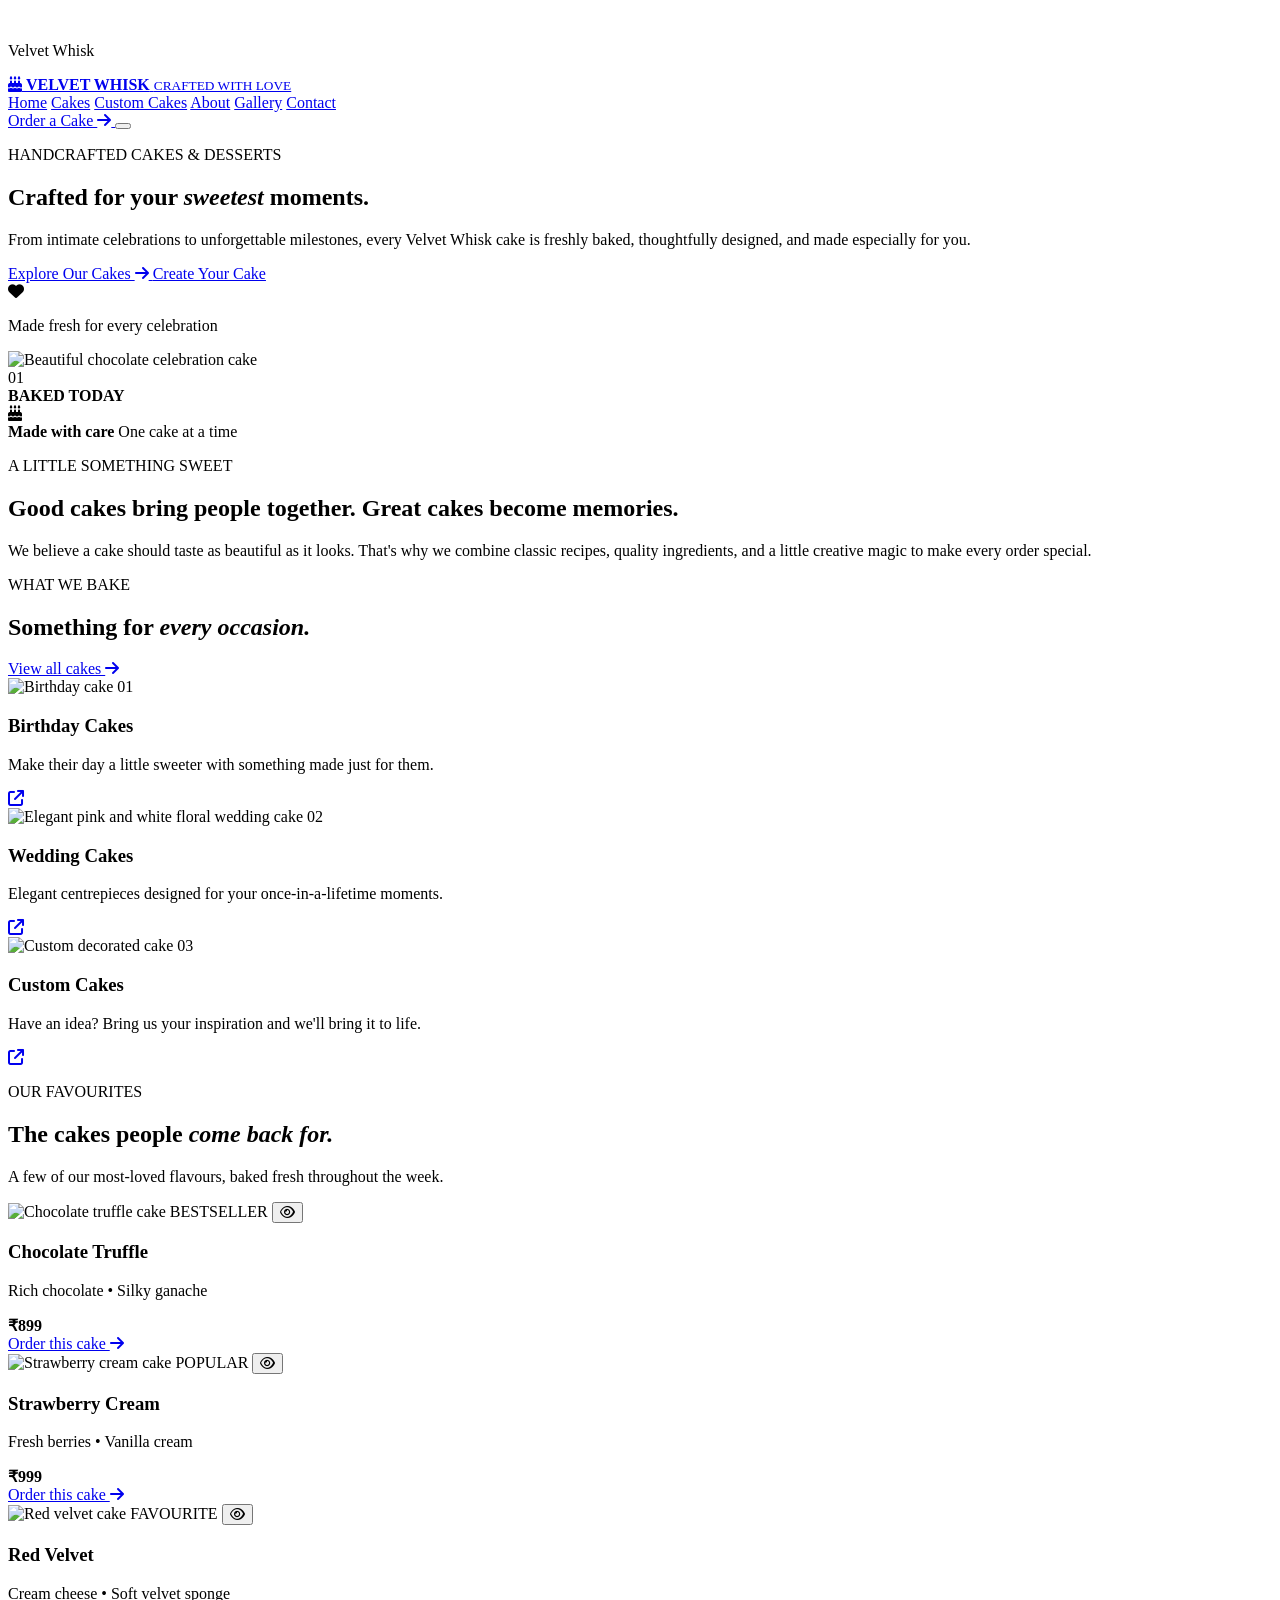
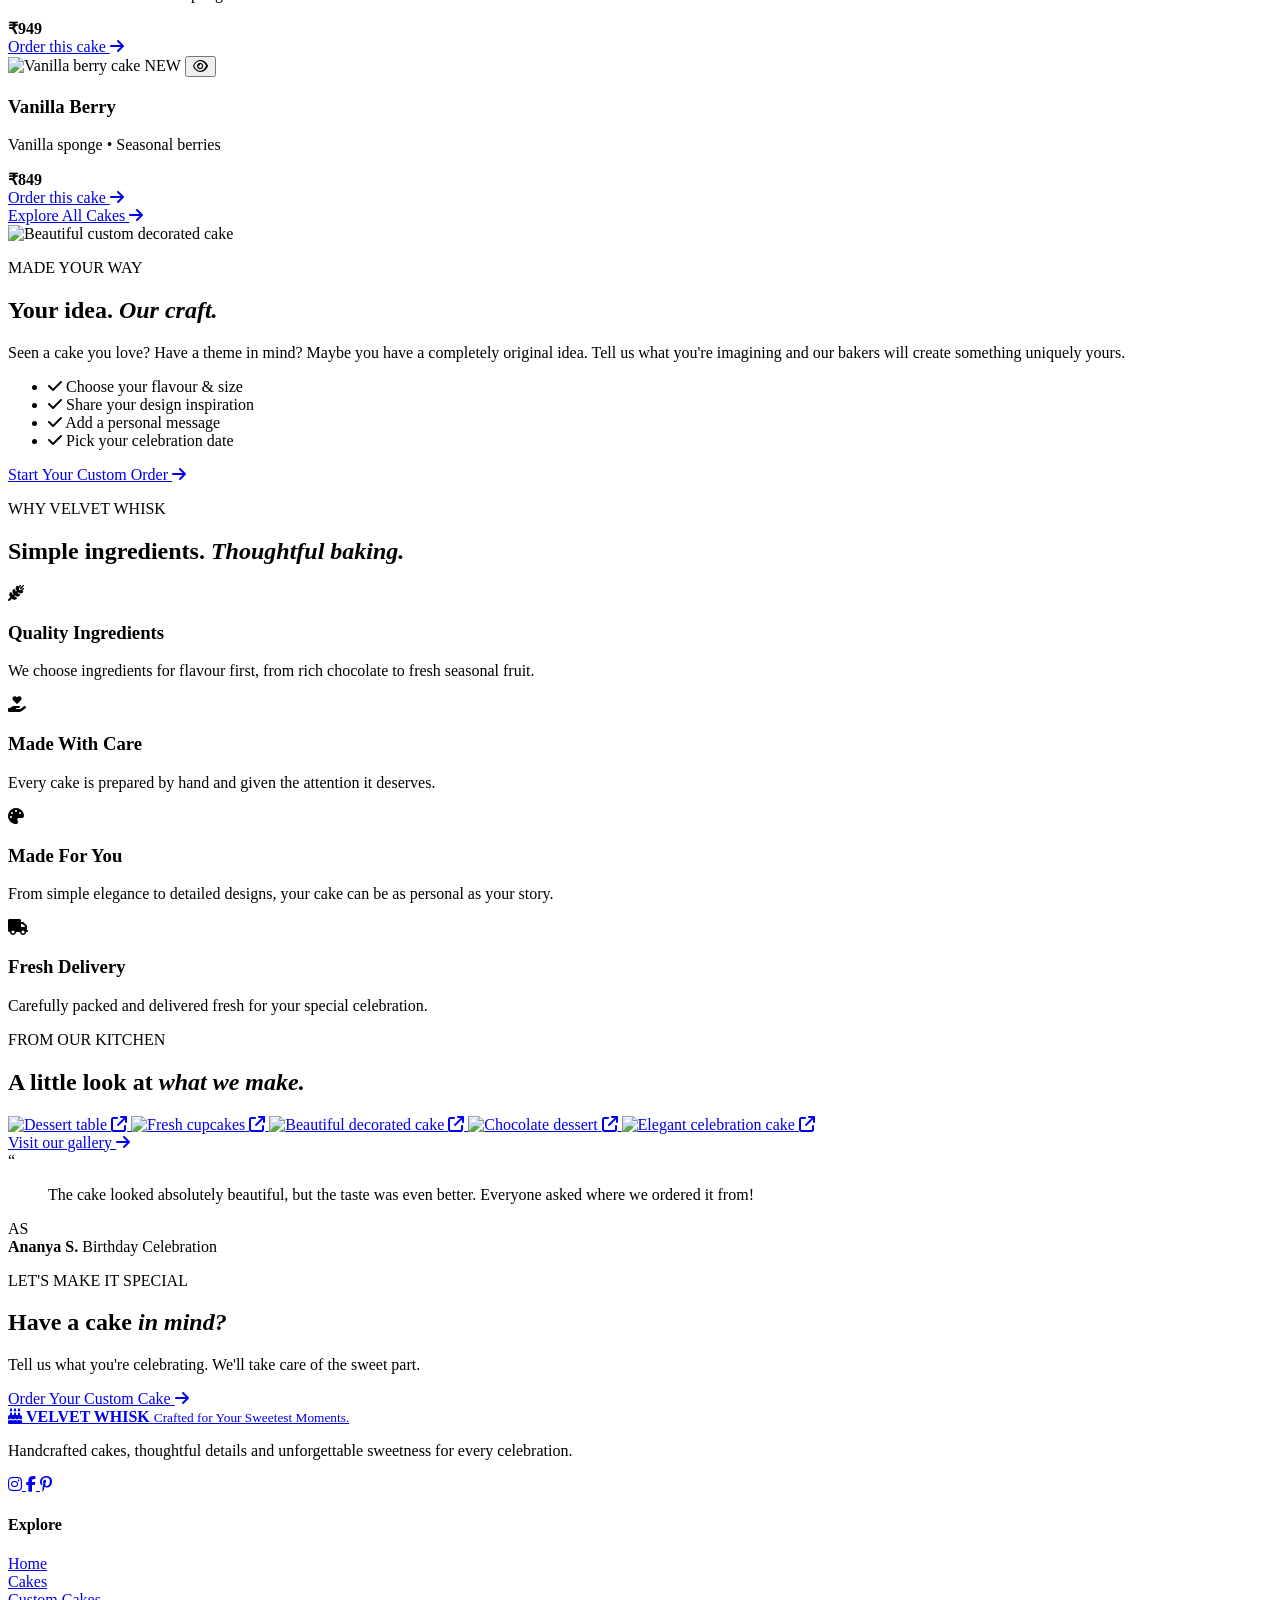
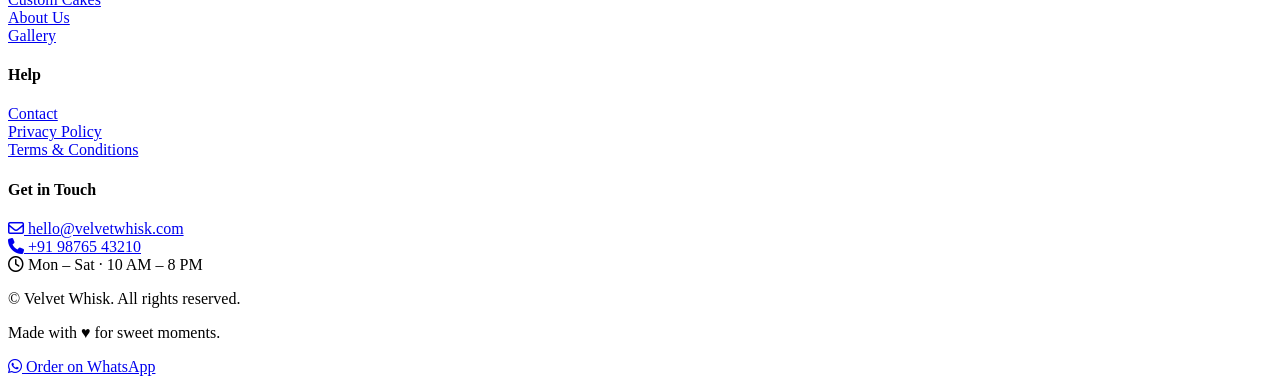
==== index.html @ 819c4b29 "Add files via upload" ====
<!DOCTYPE html>
<html lang="en">

<head>
  <meta charset="UTF-8">
  <meta name="viewport" content="width=device-width, initial-scale=1.0">

  <title>Velvet Whisk | Crafted for Your Sweetest Moments</title>

  <meta name="description"
    content="Velvet Whisk creates handcrafted cakes, custom celebration cakes, cupcakes and desserts made for your sweetest moments.">

  <!-- Google Fonts -->
  <link rel="preconnect" href="https://fonts.googleapis.com">
  <link rel="preconnect" href="https://fonts.gstatic.com" crossorigin>

  <link
    href="https://fonts.googleapis.com/css2?family=DM+Sans:wght@400;500;600;700&family=Playfair+Display:wght@500;600;700&display=swap"
    rel="stylesheet">

  <!-- Icons -->
  <link rel="stylesheet" href="https://cdnjs.cloudflare.com/ajax/libs/font-awesome/6.5.2/css/all.min.css">

  <!-- Main CSS -->
  <link rel="stylesheet" href="css/style.css">
</head>

<body>

  <!-- =========================================
         PAGE LOADER
    ========================================== -->

  <div class="page-loader">
    <div class="loader-whisk">
      <i class="fa-solid fa-whisk"></i>
    </div>
    <p>Velvet Whisk</p>
  </div>


  <!-- =========================================
         NAVIGATION
    ========================================== -->

  <header class="site-header" id="header">

    <nav class="navbar">

      <a href="index.html" class="brand">

        <span class="brand-icon">
          <i class="fa-solid fa-cake-candles"></i>
        </span>

        <span class="brand-text">
          <strong>VELVET WHISK</strong>
          <small>CRAFTED WITH LOVE</small>
        </span>

      </a>


      <div class="nav-links" id="navLinks">

        <a href="index.html" class="active">Home</a>

        <a href="cakes.html">Cakes</a>

        <a href="custom-cakes.html">Custom Cakes</a>

        <a href="about.html">About</a>

        <a href="gallery.html">Gallery</a>

        <a href="contact.html">Contact</a>

      </div>


      <a href="custom-cakes.html" class="nav-order-btn">
        Order a Cake
        <i class="fa-solid fa-arrow-right"></i>
      </a>


      <button class="menu-toggle" id="menuToggle" aria-label="Open navigation menu" aria-expanded="false">
        <span></span>
        <span></span>
        <span></span>
      </button>

    </nav>

  </header>



  <main>

    <!-- =========================================
             HERO SECTION
        ========================================== -->

    <section class="hero" id="home">

      <div class="hero-content reveal">

        <p class="eyebrow">
          <span></span>
          HANDCRAFTED CAKES & DESSERTS
        </p>

        <h1>
          Crafted for your
          <em>sweetest</em>
          moments.
        </h1>

        <p class="hero-description">
          From intimate celebrations to unforgettable milestones,
          every Velvet Whisk cake is freshly baked, thoughtfully
          designed, and made especially for you.
        </p>

        <div class="hero-buttons">

          <a href="cakes.html" class="btn btn-primary">
            Explore Our Cakes
            <i class="fa-solid fa-arrow-right"></i>
          </a>

          <a href="custom-cakes.html" class="btn btn-outline">
            Create Your Cake
          </a>

        </div>

        <div class="hero-note">

          <div class="note-icon">
            <i class="fa-solid fa-heart"></i>
          </div>

          <p>
            Made fresh for every celebration
          </p>

        </div>

      </div>


      <div class="hero-visual reveal">

        <div class="hero-image-wrapper">

          <img src="https://images.unsplash.com/photo-1578985545062-69928b1d9587?auto=format&fit=crop&w=1000&q=85"
            alt="Beautiful chocolate celebration cake">

          <div class="image-label">
            <span>01</span>
            <div></div>
            <strong>BAKED TODAY</strong>
          </div>

        </div>


        <div class="floating-card">

          <div class="mini-cake">
            <i class="fa-solid fa-cake-candles"></i>
          </div>

          <div>
            <strong>Made with care</strong>
            <span>One cake at a time</span>
          </div>

        </div>


        <div class="hero-decoration decoration-one"></div>
        <div class="hero-decoration decoration-two"></div>

      </div>

    </section>



    <!-- =========================================
             INTRO / BRAND STATEMENT
        ========================================== -->

    <section class="brand-intro">

      <div class="intro-line"></div>

      <p class="section-eyebrow">
        A LITTLE SOMETHING SWEET
      </p>

      <h2>
        Good cakes bring people together.
        <span>Great cakes become memories.</span>
      </h2>

      <p class="intro-text">
        We believe a cake should taste as beautiful as it looks.
        That's why we combine classic recipes, quality ingredients,
        and a little creative magic to make every order special.
      </p>

    </section>



    <!-- =========================================
             SPECIALTIES
        ========================================== -->

    <section class="specialties section-padding">

      <div class="section-heading reveal">

        <div>
          <p class="section-eyebrow">WHAT WE BAKE</p>

          <h2>
            Something for
            <em>every occasion.</em>
          </h2>
        </div>

        <a href="cakes.html" class="text-link">
          View all cakes
          <i class="fa-solid fa-arrow-right"></i>
        </a>

      </div>


      <div class="specialty-grid">

        <!-- Card 01 -->

        <article class="specialty-card reveal">

          <div class="specialty-image">

            <img src="https://images.unsplash.com/photo-1606983340126-99ab4feaa64a?auto=format&fit=crop&w=800&q=85"
              alt="Birthday cake" loading="lazy">

            <span class="card-number">01</span>

          </div>

          <div class="specialty-content">

            <div>
              <h3>Birthday Cakes</h3>

              <p>
                Make their day a little sweeter with
                something made just for them.
              </p>
            </div>

            <a href="cakes.html" aria-label="Explore birthday cakes">
              <i class="fa-solid fa-arrow-up-right-from-square"></i>
            </a>

          </div>

        </article>


        <!-- Card 02 -->

        <article class="specialty-card reveal">

          <div class="specialty-image">

            <img src="https://images.unsplash.com/photo-1535254973040-607b474cb50d?auto=format&fit=crop&w=800&q=85"
              alt="Elegant pink and white floral wedding cake" loading="lazy">

            <span class="card-number">02</span>

          </div>

          <div class="specialty-content">

            <div>
              <h3>Wedding Cakes</h3>

              <p>
                Elegant centrepieces designed for
                your once-in-a-lifetime moments.
              </p>
            </div>

            <a href="cakes.html" aria-label="Explore wedding cakes">
              <i class="fa-solid fa-arrow-up-right-from-square"></i>
            </a>

          </div>

        </article>


        <!-- Card 03 -->

        <article class="specialty-card reveal">

          <div class="specialty-image">

            <img src="https://images.unsplash.com/photo-1558301211-0d8c8ddee6ec?auto=format&fit=crop&w=800&q=85"
              alt="Custom decorated cake" loading="lazy">

            <span class="card-number">03</span>

          </div>

          <div class="specialty-content">

            <div>
              <h3>Custom Cakes</h3>

              <p>
                Have an idea? Bring us your inspiration
                and we'll bring it to life.
              </p>
            </div>

            <a href="custom-cakes.html" aria-label="Create a custom cake">
              <i class="fa-solid fa-arrow-up-right-from-square"></i>
            </a>

          </div>

        </article>

      </div>

    </section>



    <!-- =========================================
             BEST SELLERS
        ========================================== -->

    <section class="best-sellers section-padding">

      <div class="section-heading centered reveal">

        <p class="section-eyebrow">OUR FAVOURITES</p>

        <h2>
          The cakes people
          <em>come back for.</em>
        </h2>

        <p>
          A few of our most-loved flavours, baked fresh
          throughout the week.
        </p>

      </div>


      <div class="product-grid">

        <!-- Product 01 -->

        <article class="product-card reveal">

          <div class="product-image">

            <img src="https://images.unsplash.com/photo-1578985545062-69928b1d9587?auto=format&fit=crop&w=800&q=85"
              alt="Chocolate truffle cake" loading="lazy">

            <span class="product-tag">
              BESTSELLER
            </span>

            <button class="quick-view" aria-label="Quick view Chocolate Truffle">
              <i class="fa-regular fa-eye"></i>
            </button>

          </div>

          <div class="product-info">

            <div class="product-top">

              <div>
                <h3>Chocolate Truffle</h3>

                <p>Rich chocolate • Silky ganache</p>
              </div>

              <strong>₹899</strong>

            </div>

            <a href="custom-cakes.html" class="product-order">
              Order this cake
              <i class="fa-solid fa-arrow-right"></i>
            </a>

          </div>

        </article>


        <!-- Product 02 -->

        <article class="product-card reveal">

          <div class="product-image">

            <img src="https://images.unsplash.com/photo-1535141192574-5d4897c12636?auto=format&fit=crop&w=800&q=85"
              alt="Strawberry cream cake" loading="lazy">

            <span class="product-tag">
              POPULAR
            </span>

            <button class="quick-view" aria-label="Quick view Strawberry Cream">
              <i class="fa-regular fa-eye"></i>
            </button>

          </div>

          <div class="product-info">

            <div class="product-top">

              <div>
                <h3>Strawberry Cream</h3>

                <p>Fresh berries • Vanilla cream</p>
              </div>

              <strong>₹999</strong>

            </div>

            <a href="custom-cakes.html" class="product-order">
              Order this cake
              <i class="fa-solid fa-arrow-right"></i>
            </a>

          </div>

        </article>


        <!-- Product 03 -->

        <article class="product-card reveal">

          <div class="product-image">

            <img
              src="https://plus.unsplash.com/premium_photo-1713920189815-876dbdf5f56e?q=80&w=688&auto=format&fit=crop&ixlib=rb-4.1.0&ixid=M3wxMjA3fDB8MHxwaG90by1wYWdlfHx8fGVufDB8fHx8fA%3D%3D"
              alt="Red velvet cake" loading="lazy">

            <span class="product-tag">
              FAVOURITE
            </span>

            <button class="quick-view" aria-label="Quick view Red Velvet">
              <i class="fa-regular fa-eye"></i>
            </button>

          </div>

          <div class="product-info">

            <div class="product-top">

              <div>
                <h3>Red Velvet</h3>

                <p>Cream cheese • Soft velvet sponge</p>
              </div>

              <strong>₹949</strong>

            </div>

            <a href="custom-cakes.html" class="product-order">
              Order this cake
              <i class="fa-solid fa-arrow-right"></i>
            </a>

          </div>

        </article>


        <!-- Product 04 -->

        <article class="product-card reveal">

          <div class="product-image">

            <img src="https://images.unsplash.com/photo-1565958011703-44f9829ba187?auto=format&fit=crop&w=800&q=85"
              alt="Vanilla berry cake" loading="lazy">

            <span class="product-tag">
              NEW
            </span>

            <button class="quick-view" aria-label="Quick view Vanilla Berry">
              <i class="fa-regular fa-eye"></i>
            </button>

          </div>

          <div class="product-info">

            <div class="product-top">

              <div>
                <h3>Vanilla Berry</h3>

                <p>Vanilla sponge • Seasonal berries</p>
              </div>

              <strong>₹849</strong>

            </div>

            <a href="custom-cakes.html" class="product-order">
              Order this cake
              <i class="fa-solid fa-arrow-right"></i>
            </a>

          </div>

        </article>

      </div>


      <div class="center-button reveal">

        <a href="cakes.html" class="btn btn-dark">
          Explore All Cakes
          <i class="fa-solid fa-arrow-right"></i>
        </a>

      </div>

    </section>



    <!-- =========================================
             CUSTOM CAKE CTA
        ========================================== -->

    <section class="custom-section">

      <div class="custom-image reveal">

        <img src="https://images.unsplash.com/photo-1535254973040-607b474cb50d?auto=format&fit=crop&w=1200&q=85"
          alt="Beautiful custom decorated cake" loading="lazy">

      </div>


      <div class="custom-content reveal">

        <p class="section-eyebrow">
          MADE YOUR WAY
        </p>

        <h2>
          Your idea.
          <em>Our craft.</em>
        </h2>

        <p>
          Seen a cake you love? Have a theme in mind?
          Maybe you have a completely original idea.
          Tell us what you're imagining and our bakers
          will create something uniquely yours.
        </p>


        <ul class="custom-list">

          <li>
            <span>
              <i class="fa-solid fa-check"></i>
            </span>
            Choose your flavour & size
          </li>

          <li>
            <span>
              <i class="fa-solid fa-check"></i>
            </span>
            Share your design inspiration
          </li>

          <li>
            <span>
              <i class="fa-solid fa-check"></i>
            </span>
            Add a personal message
          </li>

          <li>
            <span>
              <i class="fa-solid fa-check"></i>
            </span>
            Pick your celebration date
          </li>

        </ul>


        <a href="custom-cakes.html" class="btn btn-primary">
          Start Your Custom Order
          <i class="fa-solid fa-arrow-right"></i>
        </a>

      </div>

    </section>



    <!-- =========================================
             WHY VELVET WHISK
        ========================================== -->

    <section class="why-us section-padding">

      <div class="section-heading centered reveal">

        <p class="section-eyebrow">
          WHY VELVET WHISK
        </p>

        <h2>
          Simple ingredients.
          <em>Thoughtful baking.</em>
        </h2>

      </div>


      <div class="features-grid">

        <article class="feature reveal">

          <div class="feature-icon">
            <i class="fa-solid fa-wheat-awn"></i>
          </div>

          <h3>Quality Ingredients</h3>

          <p>
            We choose ingredients for flavour first,
            from rich chocolate to fresh seasonal fruit.
          </p>

        </article>


        <article class="feature reveal">

          <div class="feature-icon">
            <i class="fa-solid fa-hand-holding-heart"></i>
          </div>

          <h3>Made With Care</h3>

          <p>
            Every cake is prepared by hand and given
            the attention it deserves.
          </p>

        </article>


        <article class="feature reveal">

          <div class="feature-icon">
            <i class="fa-solid fa-palette"></i>
          </div>

          <h3>Made For You</h3>

          <p>
            From simple elegance to detailed designs,
            your cake can be as personal as your story.
          </p>

        </article>


        <article class="feature reveal">

          <div class="feature-icon">
            <i class="fa-solid fa-truck"></i>
          </div>

          <h3>Fresh Delivery</h3>

          <p>
            Carefully packed and delivered fresh for
            your special celebration.
          </p>

        </article>

      </div>

    </section>



    <!-- =========================================
             GALLERY
        ========================================== -->

    <section class="gallery-section">

      <div class="section-heading centered reveal">

        <p class="section-eyebrow">
          FROM OUR KITCHEN
        </p>

        <h2>
          A little look at
          <em>what we make.</em>
        </h2>

      </div>


      <div class="gallery-grid">

        <a href="gallery.html" class="gallery-item gallery-large reveal">

          <img src="https://images.unsplash.com/photo-1488477181946-6428a0291777?auto=format&fit=crop&w=1000&q=85"
            alt="Dessert table" loading="lazy">

          <span>
            <i class="fa-solid fa-arrow-up-right-from-square"></i>
          </span>

        </a>


        <a href="gallery.html" class="gallery-item reveal">

          <img src="https://images.unsplash.com/photo-1551024506-0bccd828d307?auto=format&fit=crop&w=800&q=85"
            alt="Fresh cupcakes" loading="lazy">

          <span>
            <i class="fa-solid fa-arrow-up-right-from-square"></i>
          </span>

        </a>


        <a href="gallery.html" class="gallery-item reveal">

          <img src="https://images.unsplash.com/photo-1571115177098-24ec42ed204d?auto=format&fit=crop&w=800&q=85"
            alt="Beautiful decorated cake" loading="lazy">

          <span>
            <i class="fa-solid fa-arrow-up-right-from-square"></i>
          </span>

        </a>


        <a href="gallery.html" class="gallery-item reveal">

          <img src="https://images.unsplash.com/photo-1576618148400-f54bed99fcfd?auto=format&fit=crop&w=800&q=85"
            alt="Chocolate dessert" loading="lazy">

          <span>
            <i class="fa-solid fa-arrow-up-right-from-square"></i>
          </span>

        </a>


        <a href="gallery.html" class="gallery-item gallery-large reveal">

          <img src="https://images.unsplash.com/photo-1606890737304-57a1ca8a5b62?auto=format&fit=crop&w=1000&q=85"
            alt="Elegant celebration cake" loading="lazy">

          <span>
            <i class="fa-solid fa-arrow-up-right-from-square"></i>
          </span>

        </a>

      </div>


      <div class="center-button reveal">

        <a href="gallery.html" class="text-link">
          Visit our gallery
          <i class="fa-solid fa-arrow-right"></i>
        </a>

      </div>

    </section>



    <!-- =========================================
             TESTIMONIAL
        ========================================== -->

    <section class="testimonial-section section-padding">

      <div class="testimonial-inner reveal">

        <div class="quote-mark">
          “
        </div>

        <blockquote>
          The cake looked absolutely beautiful,
          but the taste was even better. Everyone
          asked where we ordered it from!
        </blockquote>

        <div class="customer">

          <div class="customer-avatar">
            AS
          </div>

          <div>
            <strong>Ananya S.</strong>
            <span>Birthday Celebration</span>
          </div>

        </div>

      </div>

    </section>



    <!-- =========================================
             FINAL CTA
        ========================================== -->

    <section class="final-cta">

      <div class="cta-decoration cta-left"></div>
      <div class="cta-decoration cta-right"></div>

      <div class="cta-content reveal">

        <p class="section-eyebrow">
          LET'S MAKE IT SPECIAL
        </p>

        <h2>
          Have a cake
          <em>in mind?</em>
        </h2>

        <p>
          Tell us what you're celebrating.
          We'll take care of the sweet part.
        </p>

        <a href="custom-cakes.html" class="btn btn-light">
          Order Your Custom Cake
          <i class="fa-solid fa-arrow-right"></i>
        </a>

      </div>

    </section>

  </main>



  <!-- =========================================
         FOOTER
    ========================================== -->

  <footer class="site-footer">

    <div class="footer-main">

      <div class="footer-brand">

        <a href="index.html" class="brand-logo">

          <span class="brand-mark">
            <i class="fa-solid fa-cake-candles"></i>
          </span>

          <span class="brand-text">
            <strong>VELVET WHISK</strong>
            <small>Crafted for Your Sweetest Moments.</small>
          </span>

        </a>

        <p>
          Handcrafted cakes, thoughtful details and
          unforgettable sweetness for every celebration.
        </p>

        <div class="social-links">

          <a href="#" aria-label="Instagram">
            <i class="fa-brands fa-instagram"></i>
          </a>

          <a href="#" aria-label="Facebook">
            <i class="fa-brands fa-facebook-f"></i>
          </a>

          <a href="#" aria-label="Pinterest">
            <i class="fa-brands fa-pinterest-p"></i>
          </a>

        </div>

      </div>


      <div class="footer-links">

        <h4>Explore</h4>

        <a href="index.html">Home</a><br>
        <a href="cakes.html">Cakes</a><br>
        <a href="custom-cakes.html">Custom Cakes</a><br>
        <a href="about.html">About Us</a><br>
        <a href="gallery.html">Gallery</a>

      </div>


      <div class="footer-links">

        <h4>Help</h4>

        <a href="contact.html">Contact</a><br>
        <a href="privacy.html">Privacy Policy</a><br>
        <a href="terms.html">Terms & Conditions</a><br>

      </div>


      <div class="footer-contact">

        <h4>Get in Touch</h4>

        <a href="mailto:hello@velvetwhisk.com">
          <i class="fa-regular fa-envelope"></i>
          hello@velvetwhisk.com
        </a>
        <br>
        <a href="tel:+919876543210">
          <i class="fa-solid fa-phone"></i>
          +91 98765 43210
        </a>
        <br>
        <span>
          <i class="fa-regular fa-clock"></i>
          Mon – Sat · 10 AM – 8 PM
        </span>

      </div>

    </div>


    <div class="footer-bottom">

      <p>
        © <span id="currentYear"></span>
        Velvet Whisk. All rights reserved.
      </p>

      <p>
        Made with <span>♥</span> for sweet moments.
      </p>

    </div>

  </footer>



  <!-- =========================================
         FLOATING WHATSAPP BUTTON
    ========================================== -->

  <a href="https://wa.me/919876543210?text=Hello%20Velvet%20Whisk!%20I%20would%20like%20to%20order%20a%20cake."
    class="whatsapp-btn" target="_blank" rel="noopener noreferrer" aria-label="Chat with Velvet Whisk on WhatsApp">
    <i class="fa-brands fa-whatsapp"></i>
    <span>Order on WhatsApp</span>
  </a>


  <!-- JavaScript -->
  <script src="js/script.js"></script>

</body>

</html>
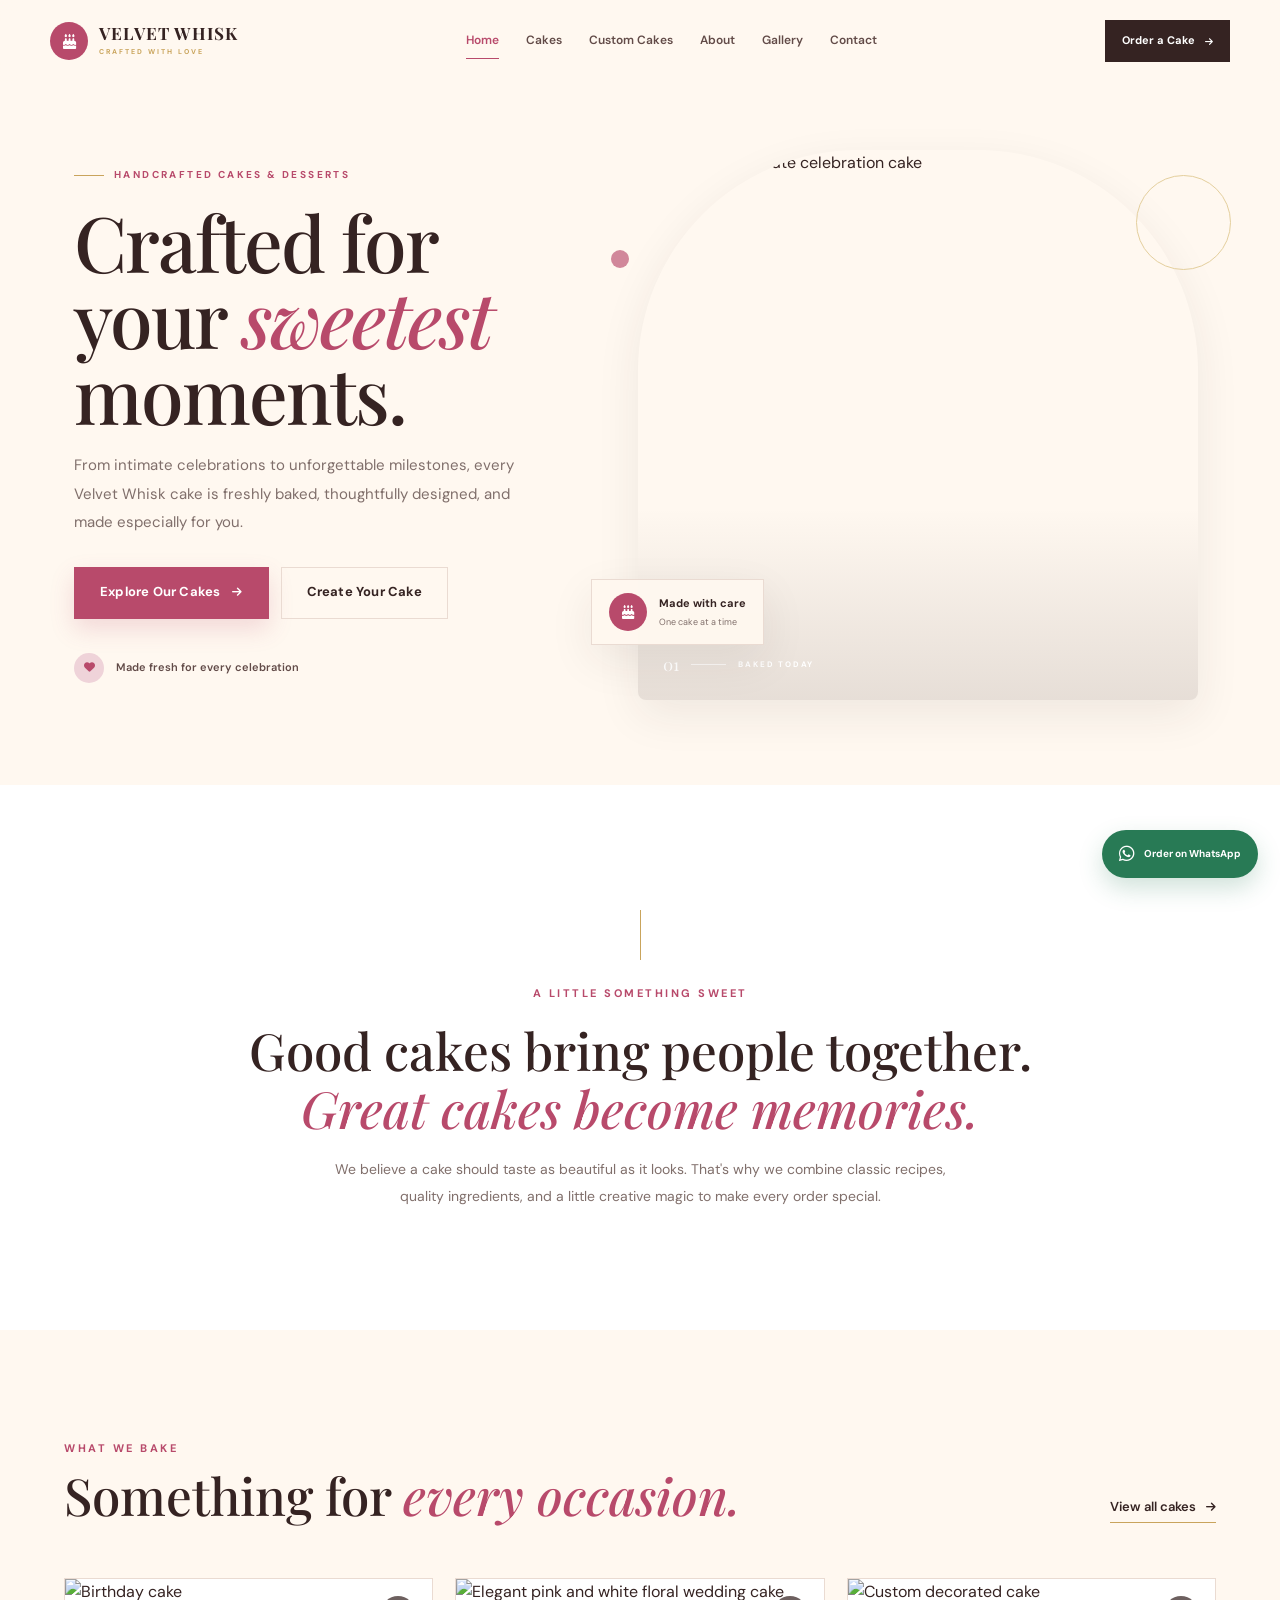
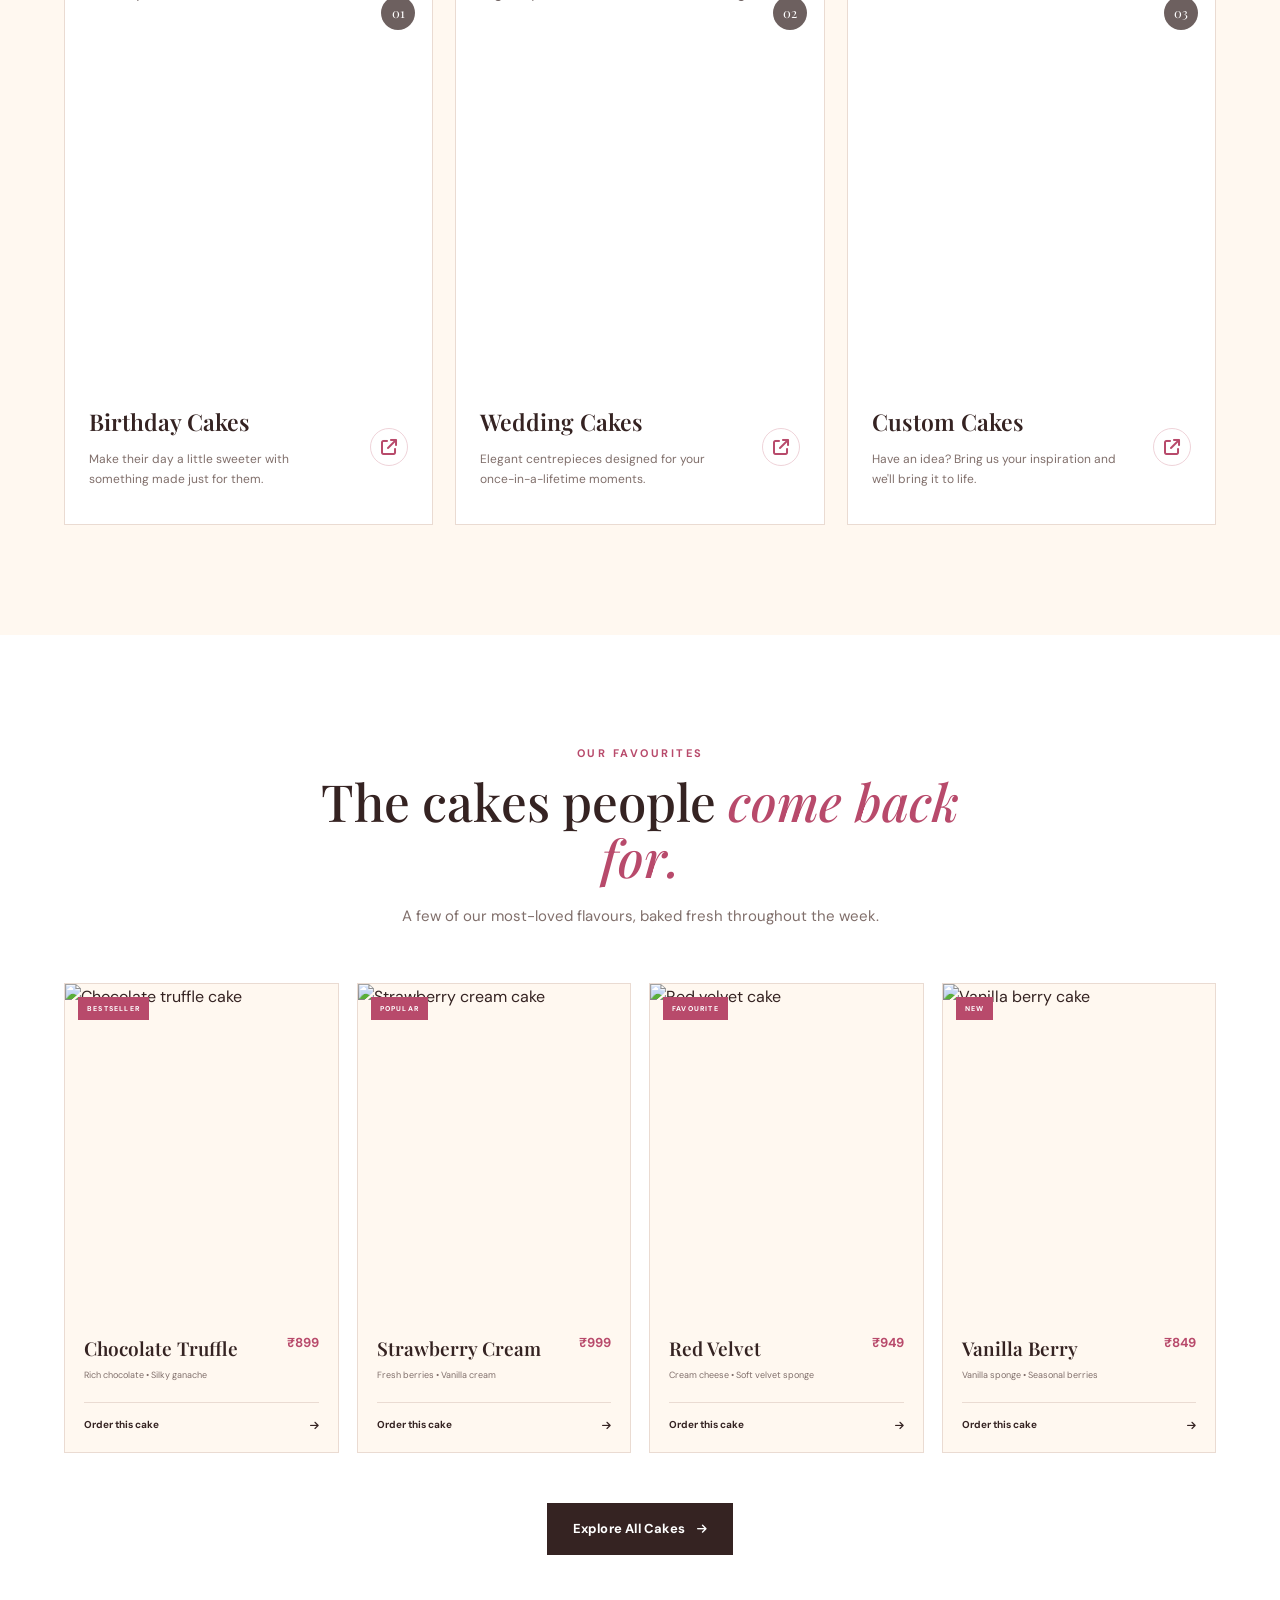
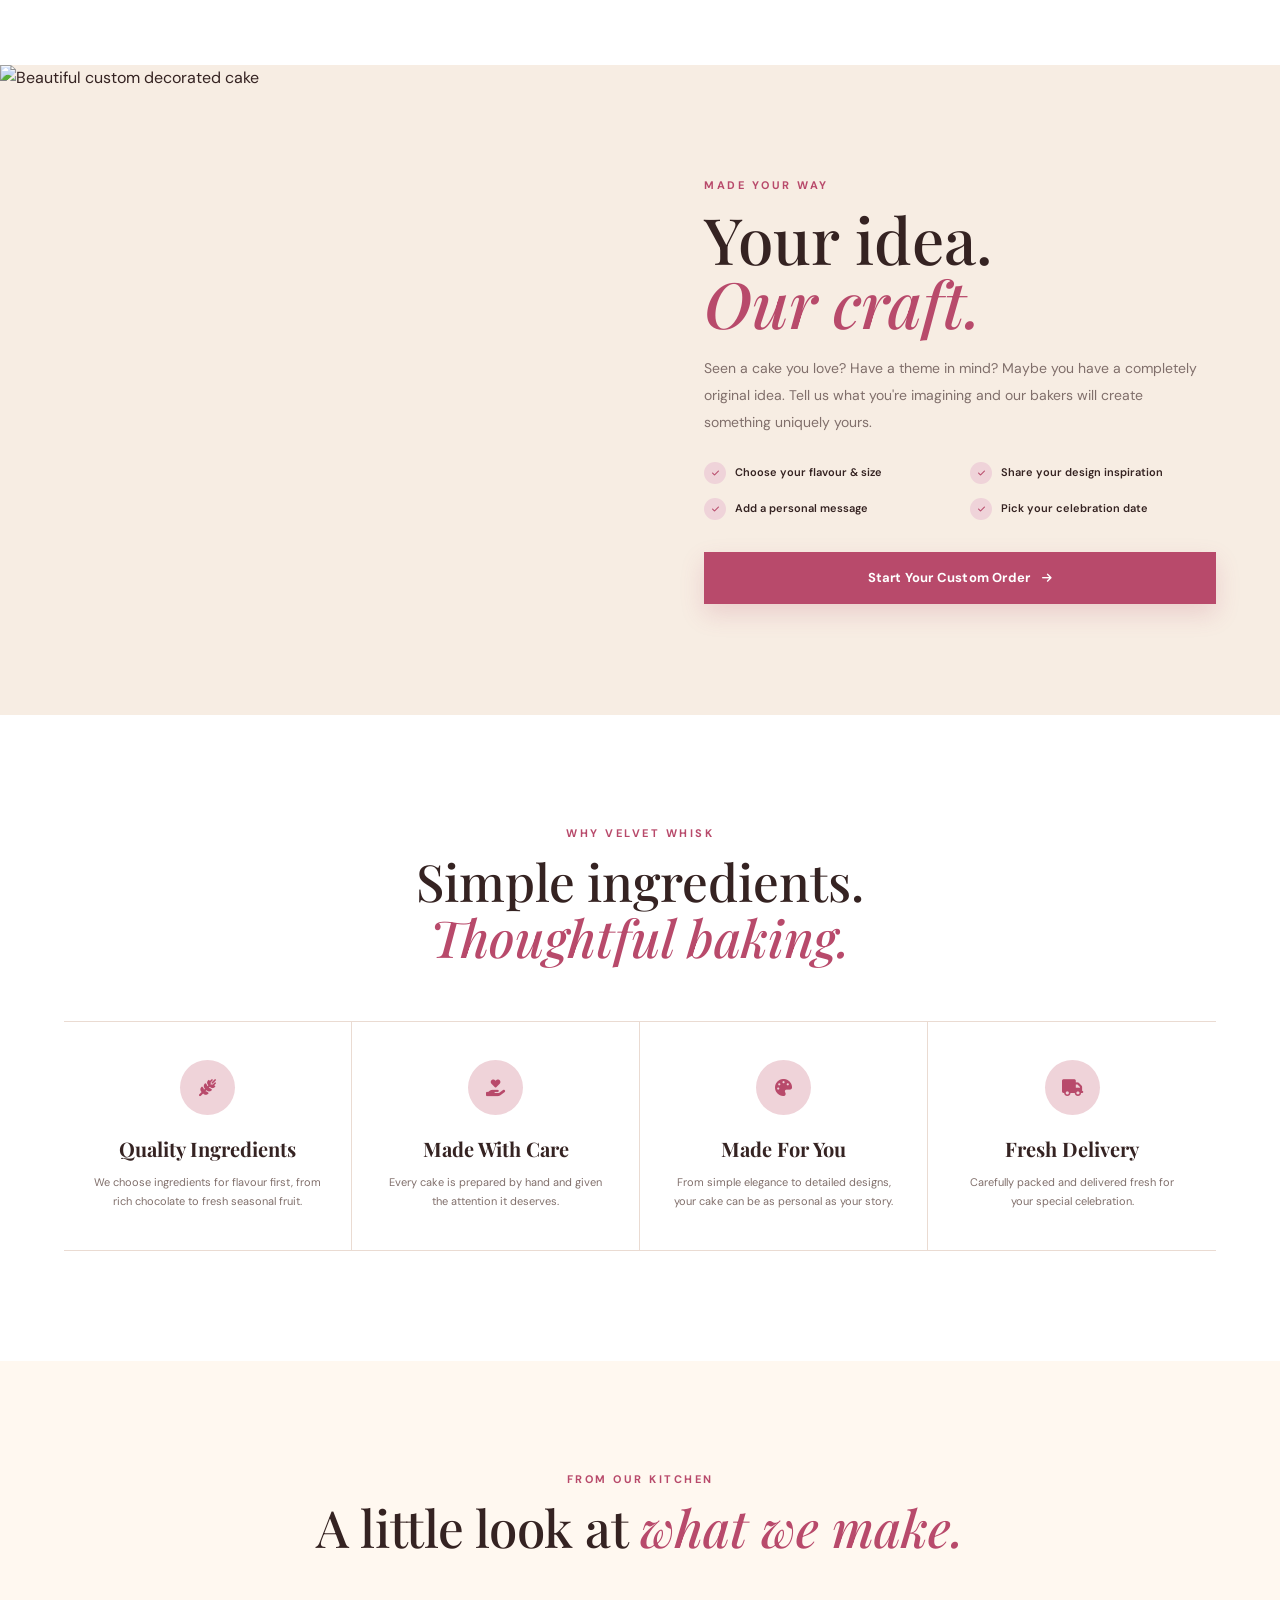
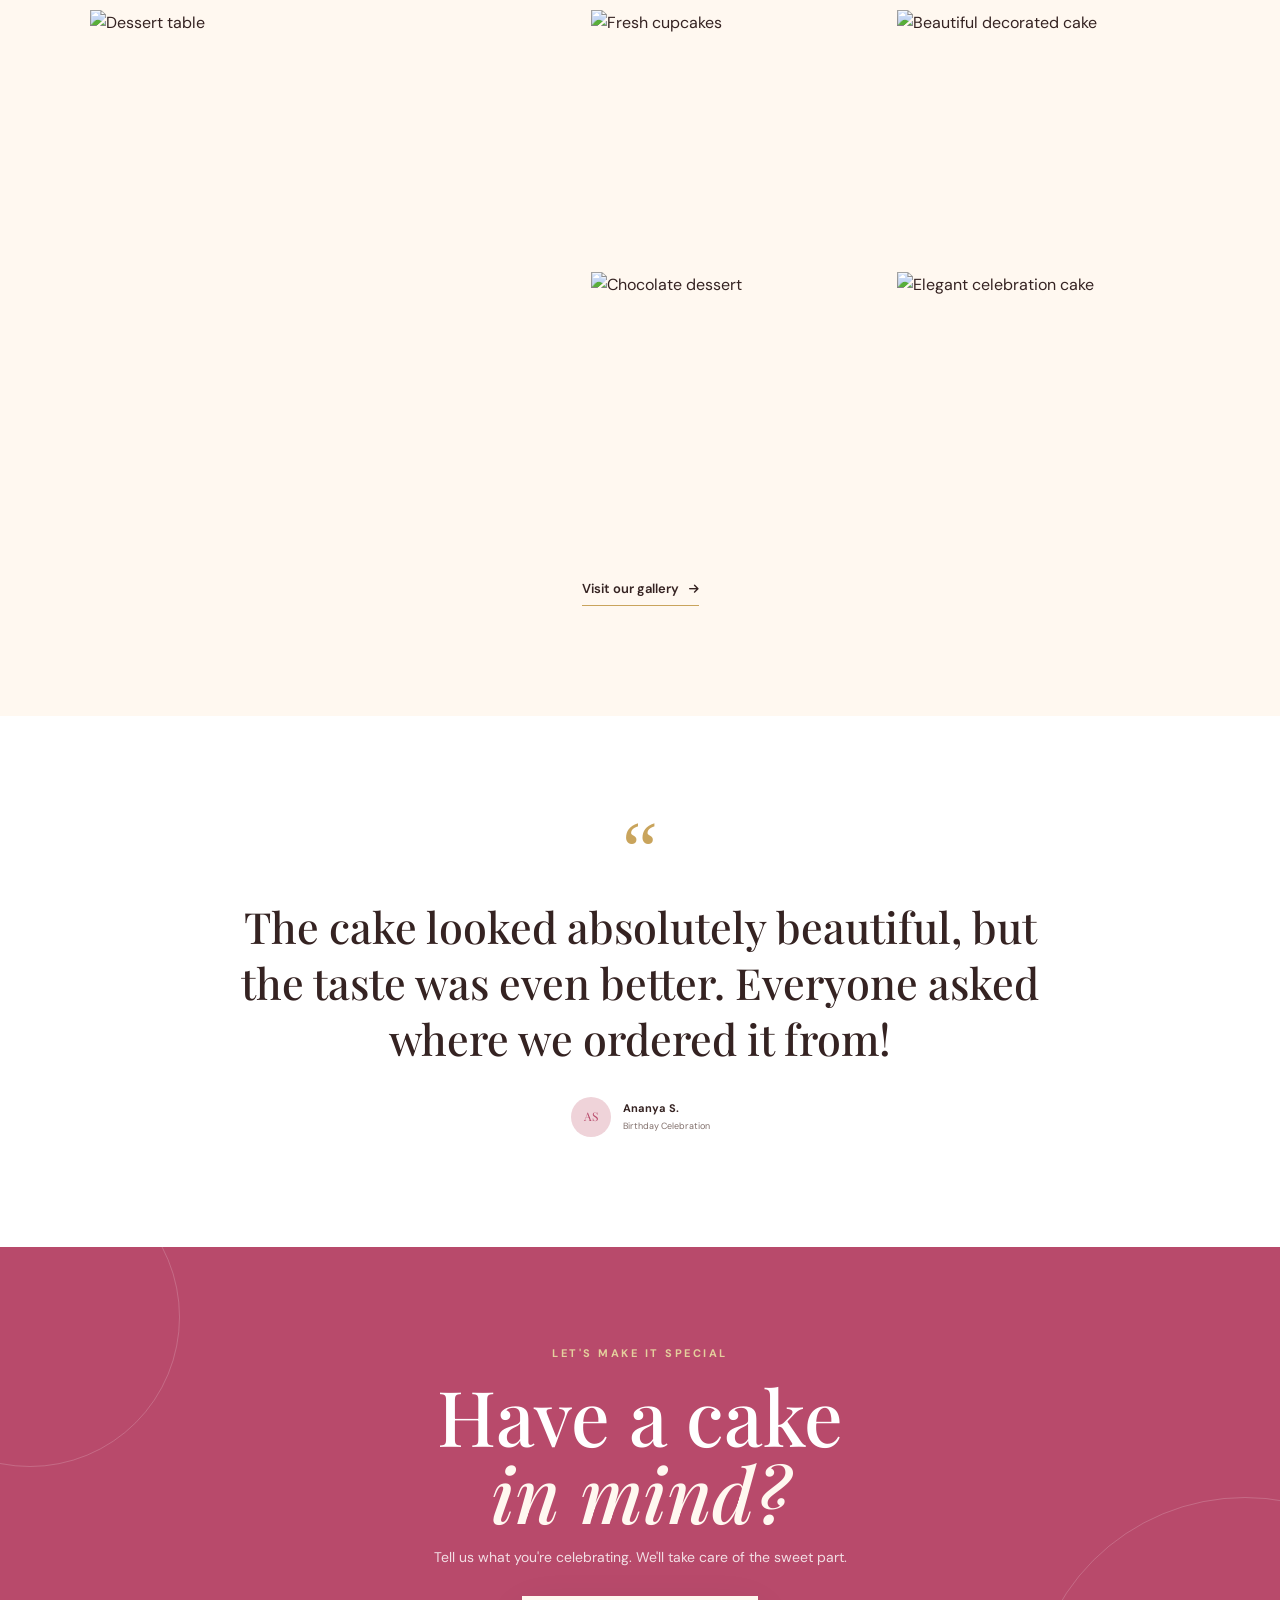
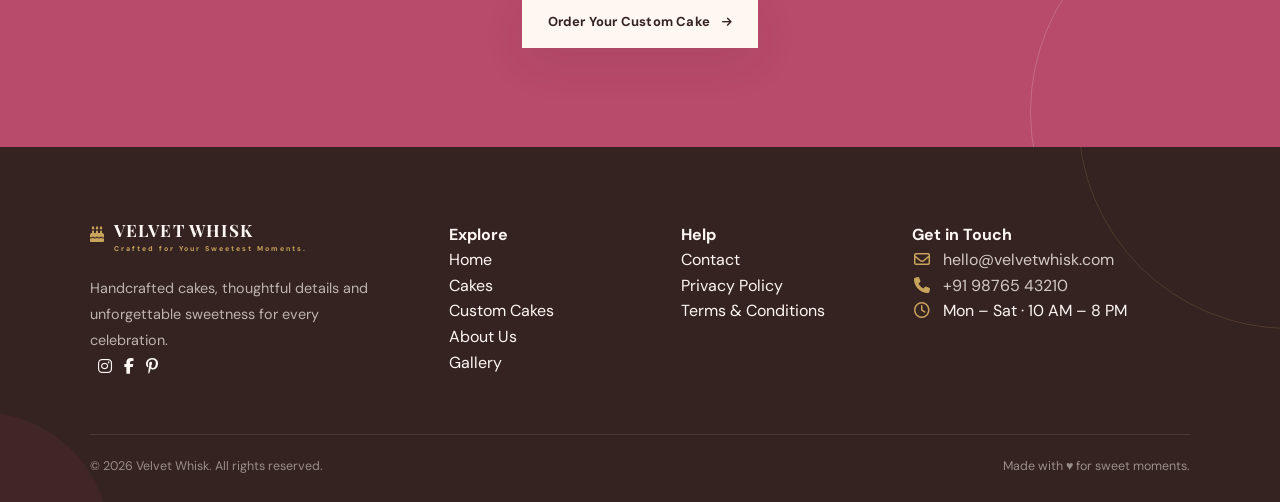
==== commit 86981f58: "Update index.html" ====
--- a/index.html
+++ b/index.html
@@ -22,7 +22,7 @@
   <link rel="stylesheet" href="https://cdnjs.cloudflare.com/ajax/libs/font-awesome/6.5.2/css/all.min.css">
 
   <!-- Main CSS -->
-  <link rel="stylesheet" href="css/style.css">
+  <link rel="stylesheet" href="CSS/style.css">
 </head>
 
 <body>
@@ -1025,8 +1025,8 @@
 
 
   <!-- JavaScript -->
-  <script src="js/script.js"></script>
+  <script src="JS/script.js"></script>
 
 </body>
 
-</html>+</html>
--- a/CSS/style.css
+++ b/CSS/style.css
@@ -0,0 +1,2700 @@
+/* =========================================================
+   VELVET WHISK
+   Premium Bakery Website
+   Main Stylesheet
+========================================================= */
+
+/* =========================================================
+   01. ROOT VARIABLES
+========================================================= */
+
+:root {
+  --cream: #fff8f0;
+  --cream-dark: #f7ede3;
+  --white: #ffffff;
+
+  --rose: #b84a6b;
+  --rose-dark: #963b57;
+  --rose-light: #efd3d9;
+
+  --gold: #c9a45c;
+  --gold-light: #e4cf9d;
+
+  --cocoa: #352322;
+  --cocoa-light: #624b48;
+
+  --muted: #806f6b;
+  --border: #eadbd2;
+
+  --shadow-soft: 0 15px 45px rgba(53, 35, 34, 0.08);
+  --shadow-card: 0 12px 35px rgba(53, 35, 34, 0.1);
+
+  --serif: "Playfair Display", Georgia, serif;
+  --sans: "DM Sans", Arial, sans-serif;
+
+  --container: 1180px;
+
+  --transition: 0.35s ease;
+}
+
+/* =========================================================
+   02. RESET
+========================================================= */
+
+* {
+  margin: 0;
+  padding: 0;
+  box-sizing: border-box;
+}
+
+html {
+  scroll-behavior: smooth;
+}
+
+body {
+  font-family: var(--sans);
+  color: var(--cocoa);
+  background: var(--cream);
+  line-height: 1.6;
+  overflow-x: hidden;
+}
+
+body.menu-open {
+  overflow: hidden;
+}
+
+img {
+  width: 100%;
+  display: block;
+  object-fit: cover;
+}
+
+a {
+  color: inherit;
+  text-decoration: none;
+}
+
+button {
+  border: 0;
+  outline: 0;
+  font: inherit;
+  cursor: pointer;
+}
+
+ul {
+  list-style: none;
+}
+
+::selection {
+  color: var(--white);
+  background: var(--rose);
+}
+
+/* =========================================================
+   03. SCROLLBAR
+========================================================= */
+
+::-webkit-scrollbar {
+  width: 8px;
+}
+
+::-webkit-scrollbar-track {
+  background: var(--cream-dark);
+}
+
+::-webkit-scrollbar-thumb {
+  background: var(--rose);
+  border-radius: 20px;
+}
+
+::-webkit-scrollbar-thumb:hover {
+  background: var(--rose-dark);
+}
+
+/* =========================================================
+   04. PAGE LOADER
+========================================================= */
+
+.page-loader {
+  position: fixed;
+  inset: 0;
+  z-index: 9999;
+
+  display: flex;
+  flex-direction: column;
+  align-items: center;
+  justify-content: center;
+
+  background: var(--cream);
+
+  transition:
+    opacity 0.6s ease,
+    visibility 0.6s ease;
+}
+
+.page-loader.hidden {
+  opacity: 0;
+  visibility: hidden;
+}
+
+.loader-whisk {
+  width: 52px;
+  height: 52px;
+
+  display: flex;
+  align-items: center;
+  justify-content: center;
+
+  border: 1px solid var(--gold);
+  border-radius: 50%;
+
+  color: var(--rose);
+
+  animation: loaderPulse 1.5s ease-in-out infinite;
+}
+.loader-content {
+  display: flex;
+  gap: 10px;
+}
+.loader-whisk i {
+  font-size: 20px;
+}
+
+.page-loader p {
+  margin-top: 14px;
+
+  font-family: var(--serif);
+  font-size: 20px;
+  letter-spacing: 1px;
+  color: var(--cocoa);
+}
+
+@keyframes loaderPulse {
+  0%,
+  100% {
+    transform: scale(1);
+    opacity: 0.7;
+  }
+
+  50% {
+    transform: scale(1.08);
+    opacity: 1;
+  }
+}
+
+/* =========================================================
+   05. COMMON
+========================================================= */
+
+.section-padding {
+  padding: 110px 5%;
+}
+
+.section-eyebrow {
+  color: var(--rose);
+
+  font-size: 11px;
+  font-weight: 700;
+
+  letter-spacing: 2.5px;
+  text-transform: uppercase;
+}
+
+.section-heading {
+  max-width: var(--container);
+  margin: 0 auto 55px;
+
+  display: flex;
+  align-items: flex-end;
+  justify-content: space-between;
+  gap: 30px;
+}
+
+.section-heading.centered {
+  display: block;
+  text-align: center;
+  max-width: 680px;
+}
+
+.section-heading h2 {
+  margin-top: 10px;
+
+  font-family: var(--serif);
+  font-size: clamp(38px, 4vw, 58px);
+  font-weight: 500;
+  line-height: 1.1;
+}
+
+.section-heading h2 em {
+  color: var(--rose);
+  font-style: italic;
+}
+
+.section-heading.centered > p:last-child {
+  margin: 18px auto 0;
+
+  max-width: 560px;
+
+  color: var(--muted);
+  font-size: 15px;
+}
+
+.text-link {
+  display: inline-flex;
+  align-items: center;
+  gap: 10px;
+
+  padding-bottom: 5px;
+
+  color: var(--cocoa);
+
+  font-size: 13px;
+  font-weight: 600;
+
+  border-bottom: 1px solid var(--gold);
+
+  transition: var(--transition);
+}
+
+.text-link i {
+  font-size: 11px;
+  transition: transform var(--transition);
+}
+
+.text-link:hover {
+  color: var(--rose);
+}
+
+.text-link:hover i {
+  transform: translateX(5px);
+}
+
+/* =========================================================
+   06. BUTTONS
+========================================================= */
+
+.btn {
+  min-height: 52px;
+
+  display: inline-flex;
+  align-items: center;
+  justify-content: center;
+  gap: 12px;
+
+  padding: 0 25px;
+
+  font-size: 13px;
+  font-weight: 700;
+
+  letter-spacing: 0.2px;
+
+  border: 1px solid transparent;
+
+  transition:
+    transform var(--transition),
+    background var(--transition),
+    color var(--transition),
+    border-color var(--transition),
+    box-shadow var(--transition);
+}
+
+.btn i {
+  font-size: 11px;
+  transition: transform var(--transition);
+}
+
+.btn:hover {
+  transform: translateY(-3px);
+}
+
+.btn:hover i {
+  transform: translateX(4px);
+}
+
+.btn-primary {
+  color: var(--white);
+  background: var(--rose);
+
+  box-shadow: 0 10px 25px rgba(184, 74, 107, 0.18);
+}
+
+.btn-primary:hover {
+  background: var(--rose-dark);
+  box-shadow: 0 14px 30px rgba(184, 74, 107, 0.25);
+}
+
+.btn-outline {
+  color: var(--cocoa);
+  background: transparent;
+  border-color: var(--border);
+}
+
+.btn-outline:hover {
+  color: var(--rose);
+  border-color: var(--rose);
+  background: rgba(255, 255, 255, 0.5);
+}
+
+.btn-dark {
+  color: var(--white);
+  background: var(--cocoa);
+}
+
+.btn-dark:hover {
+  background: var(--rose);
+}
+
+.btn-light {
+  color: var(--cocoa);
+  background: var(--cream);
+
+  box-shadow: var(--shadow-soft);
+}
+
+.btn-light:hover {
+  color: var(--rose);
+  background: var(--white);
+}
+
+/* =========================================================
+   07. NAVBAR
+========================================================= */
+
+.site-header {
+  position: fixed;
+  top: 0;
+  left: 0;
+
+  width: 100%;
+
+  z-index: 1000;
+
+  background: rgba(255, 248, 240, 0.94);
+
+  border-bottom: 1px solid transparent;
+
+  backdrop-filter: blur(12px);
+
+  transition:
+    background var(--transition),
+    box-shadow var(--transition),
+    border-color var(--transition);
+}
+
+.site-header.scrolled {
+  border-color: var(--border);
+  box-shadow: 0 8px 30px rgba(53, 35, 34, 0.06);
+}
+
+.navbar {
+  width: min(100% - 60px, var(--container));
+  min-height: 82px;
+
+  margin: auto;
+
+  display: flex;
+  align-items: center;
+  justify-content: space-between;
+
+  gap: 30px;
+}
+
+/* Brand */
+
+.brand {
+  display: inline-flex;
+  align-items: center;
+  gap: 11px;
+
+  flex-shrink: 0;
+}
+
+.brand-icon {
+  width: 38px;
+  height: 38px;
+
+  display: flex;
+  align-items: center;
+  justify-content: center;
+
+  color: var(--white);
+  background: var(--rose);
+
+  border-radius: 50%;
+}
+
+.brand-icon i {
+  font-size: 15px;
+}
+
+.brand-text {
+  display: flex;
+  flex-direction: column;
+}
+
+.brand-text strong {
+  font-family: var(--serif);
+  font-size: 17px;
+  letter-spacing: 1.2px;
+  line-height: 1;
+}
+
+.brand-text small {
+  margin-top: 4px;
+
+  color: var(--gold);
+
+  font-size: 7px;
+  font-weight: 700;
+
+  letter-spacing: 2px;
+}
+
+/* Nav Links */
+
+.nav-links {
+  display: flex;
+  align-items: center;
+  gap: 27px;
+}
+
+.nav-links a {
+  position: relative;
+
+  color: var(--cocoa-light);
+
+  font-size: 12px;
+  font-weight: 600;
+
+  transition: color var(--transition);
+}
+
+.nav-links a::after {
+  content: "";
+
+  position: absolute;
+  left: 0;
+  bottom: -8px;
+
+  width: 0;
+  height: 1px;
+
+  background: var(--rose);
+
+  transition: width var(--transition);
+}
+
+.nav-links a:hover,
+.nav-links a.active {
+  color: var(--rose);
+}
+
+.nav-links a:hover::after,
+.nav-links a.active::after {
+  width: 100%;
+}
+
+/* Navbar order button */
+
+.nav-order-btn {
+  min-height: 42px;
+
+  display: inline-flex;
+  align-items: center;
+  gap: 10px;
+
+  padding: 0 17px;
+
+  color: var(--white);
+  background: var(--cocoa);
+
+  font-size: 11px;
+  font-weight: 700;
+
+  transition: var(--transition);
+}
+
+.nav-order-btn i {
+  font-size: 9px;
+  transition: transform var(--transition);
+}
+
+.nav-order-btn:hover {
+  background: var(--rose);
+}
+
+.nav-order-btn:hover i {
+  transform: translateX(3px);
+}
+
+/* Mobile toggle */
+
+.menu-toggle {
+  width: 42px;
+  height: 42px;
+
+  display: none;
+
+  align-items: center;
+  justify-content: center;
+  flex-direction: column;
+  gap: 5px;
+
+  background: transparent;
+}
+
+.menu-toggle span {
+  width: 23px;
+  height: 1.5px;
+
+  background: var(--cocoa);
+
+  transition:
+    transform var(--transition),
+    opacity var(--transition);
+}
+
+.menu-toggle.active span:nth-child(1) {
+  transform: translateY(6.5px) rotate(45deg);
+}
+
+.menu-toggle.active span:nth-child(2) {
+  opacity: 0;
+}
+
+.menu-toggle.active span:nth-child(3) {
+  transform: translateY(-6.5px) rotate(-45deg);
+}
+
+/* =========================================================
+   08. HERO
+========================================================= */
+
+.hero {
+  min-height: 760px;
+
+  width: min(100% - 10%, var(--container));
+
+  margin: 0 auto;
+
+  padding: 150px 0 85px;
+
+  display: grid;
+  grid-template-columns: 0.9fr 1.1fr;
+
+  align-items: center;
+
+  gap: 70px;
+}
+
+/* Hero Content */
+
+.hero-content {
+  padding-left: 10px;
+}
+
+.eyebrow {
+  display: flex;
+  align-items: center;
+  gap: 10px;
+
+  color: var(--rose);
+
+  font-size: 10px;
+  font-weight: 700;
+
+  letter-spacing: 2.4px;
+}
+
+.eyebrow span {
+  width: 30px;
+  height: 1px;
+
+  background: var(--gold);
+}
+
+.hero h1 {
+  max-width: 570px;
+
+  margin: 20px 0;
+
+  font-family: var(--serif);
+  font-size: clamp(52px, 6vw, 78px);
+  font-weight: 500;
+
+  line-height: 0.99;
+  letter-spacing: -2px;
+}
+
+.hero h1 em {
+  color: var(--rose);
+  font-style: italic;
+}
+
+.hero-description {
+  max-width: 490px;
+
+  margin-bottom: 30px;
+
+  color: var(--muted);
+
+  font-size: 15px;
+  line-height: 1.9;
+}
+
+.hero-buttons {
+  display: flex;
+  align-items: center;
+  flex-wrap: wrap;
+  gap: 12px;
+}
+
+.hero-note {
+  display: flex;
+  align-items: center;
+  gap: 12px;
+
+  margin-top: 34px;
+}
+
+.note-icon {
+  width: 30px;
+  height: 30px;
+
+  display: flex;
+  align-items: center;
+  justify-content: center;
+
+  color: var(--rose);
+
+  background: var(--rose-light);
+
+  border-radius: 50%;
+}
+
+.note-icon i {
+  font-size: 11px;
+}
+
+.hero-note p {
+  color: var(--cocoa-light);
+
+  font-size: 11px;
+  font-weight: 600;
+}
+
+/* Hero image */
+
+.hero-visual {
+  position: relative;
+  min-height: 530px;
+
+  display: flex;
+  align-items: center;
+  justify-content: center;
+}
+
+.hero-image-wrapper {
+  position: relative;
+
+  width: min(100%, 560px);
+  height: 550px;
+
+  overflow: hidden;
+
+  border-radius: 220px 220px 8px 8px;
+
+  box-shadow: var(--shadow-soft);
+}
+
+.hero-image-wrapper::after {
+  content: "";
+
+  position: absolute;
+  inset: 0;
+
+  background: linear-gradient(to top, rgba(53, 35, 34, 0.12), transparent 35%);
+
+  pointer-events: none;
+}
+
+.hero-image-wrapper img {
+  height: 100%;
+
+  transition: transform 1s ease;
+}
+
+.hero-image-wrapper:hover img {
+  transform: scale(1.035);
+}
+
+/* Image label */
+
+.image-label {
+  position: absolute;
+  bottom: 22px;
+  left: 25px;
+
+  z-index: 2;
+
+  display: flex;
+  align-items: center;
+  gap: 12px;
+
+  color: var(--white);
+}
+
+.image-label span {
+  font-family: var(--serif);
+  font-size: 17px;
+}
+
+.image-label div {
+  width: 35px;
+  height: 1px;
+
+  background: rgba(255, 255, 255, 0.7);
+}
+
+.image-label strong {
+  font-size: 8px;
+  letter-spacing: 1.8px;
+}
+
+/* Floating card */
+
+.floating-card {
+  position: absolute;
+  left: -30px;
+  bottom: 55px;
+
+  z-index: 5;
+
+  display: flex;
+  align-items: center;
+  gap: 12px;
+
+  padding: 13px 17px;
+
+  background: rgba(255, 248, 240, 0.95);
+
+  border: 1px solid var(--border);
+
+  box-shadow: var(--shadow-soft);
+
+  animation: gentleFloat 4s ease-in-out infinite;
+}
+
+.mini-cake {
+  width: 38px;
+  height: 38px;
+
+  display: flex;
+  align-items: center;
+  justify-content: center;
+
+  color: var(--white);
+  background: var(--rose);
+
+  border-radius: 50%;
+}
+
+.mini-cake i {
+  font-size: 14px;
+}
+
+.floating-card div:last-child {
+  display: flex;
+  flex-direction: column;
+}
+
+.floating-card strong {
+  font-size: 11px;
+}
+
+.floating-card span {
+  margin-top: 2px;
+
+  color: var(--muted);
+
+  font-size: 9px;
+}
+
+@keyframes gentleFloat {
+  0%,
+  100% {
+    transform: translateY(0);
+  }
+
+  50% {
+    transform: translateY(-7px);
+  }
+}
+
+/* Decorative circles */
+
+.hero-decoration {
+  position: absolute;
+
+  border-radius: 50%;
+
+  pointer-events: none;
+}
+
+.decoration-one {
+  width: 95px;
+  height: 95px;
+
+  top: 25px;
+  right: -15px;
+
+  border: 1px solid var(--gold-light);
+}
+
+.decoration-two {
+  width: 18px;
+  height: 18px;
+
+  left: -10px;
+  top: 100px;
+
+  background: var(--rose);
+
+  opacity: 0.65;
+}
+
+/* =========================================================
+   09. BRAND INTRO
+========================================================= */
+
+.brand-intro {
+  padding: 125px 5% 120px;
+
+  text-align: center;
+
+  background: var(--white);
+}
+
+.intro-line {
+  width: 1px;
+  height: 50px;
+
+  margin: 0 auto 25px;
+
+  background: var(--gold);
+}
+
+.brand-intro .section-eyebrow {
+  display: block;
+}
+
+.brand-intro h2 {
+  max-width: 850px;
+
+  margin: 18px auto;
+
+  font-family: var(--serif);
+  font-size: clamp(36px, 4vw, 54px);
+  font-weight: 500;
+
+  line-height: 1.15;
+}
+
+.brand-intro h2 span {
+  display: block;
+
+  color: var(--rose);
+
+  font-style: italic;
+}
+
+.intro-text {
+  max-width: 620px;
+
+  margin: 0 auto;
+
+  color: var(--muted);
+
+  font-size: 14px;
+  line-height: 1.9;
+}
+
+/* =========================================================
+   10. SPECIALTIES
+========================================================= */
+
+.specialties {
+  background: var(--cream);
+}
+
+.specialty-grid {
+  width: min(100%, var(--container));
+
+  margin: auto;
+
+  display: grid;
+  grid-template-columns: repeat(3, 1fr);
+
+  gap: 22px;
+}
+
+.specialty-card {
+  background: var(--white);
+
+  border: 1px solid var(--border);
+
+  transition:
+    transform var(--transition),
+    box-shadow var(--transition);
+}
+
+.specialty-card:hover {
+  transform: translateY(-7px);
+
+  box-shadow: var(--shadow-card);
+}
+
+.specialty-image {
+  position: relative;
+
+  height: 390px;
+
+  overflow: hidden;
+}
+
+.specialty-image img {
+  height: 100%;
+
+  transition: transform 0.8s ease;
+}
+
+.specialty-card:hover .specialty-image img {
+  transform: scale(1.045);
+}
+
+.card-number {
+  position: absolute;
+  top: 17px;
+  right: 17px;
+
+  width: 34px;
+  height: 34px;
+
+  display: flex;
+  align-items: center;
+  justify-content: center;
+
+  color: var(--white);
+  background: rgba(53, 35, 34, 0.72);
+
+  border-radius: 50%;
+
+  font-family: var(--serif);
+  font-size: 13px;
+}
+
+.specialty-content {
+  min-height: 155px;
+
+  padding: 24px;
+
+  display: flex;
+  align-items: center;
+  justify-content: space-between;
+  gap: 20px;
+}
+
+.specialty-content h3 {
+  margin-bottom: 8px;
+
+  font-family: var(--serif);
+  font-size: 23px;
+  font-weight: 600;
+}
+
+.specialty-content p {
+  max-width: 260px;
+
+  color: var(--muted);
+
+  font-size: 12px;
+  line-height: 1.7;
+}
+
+.specialty-content > a {
+  width: 38px;
+  height: 38px;
+
+  display: flex;
+  align-items: center;
+  justify-content: center;
+
+  flex-shrink: 0;
+
+  color: var(--rose);
+
+  border: 1px solid var(--rose-light);
+  border-radius: 50%;
+
+  transition: var(--transition);
+}
+
+.specialty-content > a:hover {
+  color: var(--white);
+  background: var(--rose);
+  border-color: var(--rose);
+}
+
+/* =========================================================
+   11. BEST SELLERS
+========================================================= */
+
+.best-sellers {
+  background: var(--white);
+}
+
+.product-grid {
+  width: min(100%, var(--container));
+
+  margin: 0 auto 50px;
+
+  display: grid;
+  grid-template-columns: repeat(4, 1fr);
+
+  gap: 18px;
+}
+
+.product-card {
+  border: 1px solid var(--border);
+
+  background: var(--cream);
+
+  transition:
+    transform var(--transition),
+    box-shadow var(--transition);
+}
+
+.product-card:hover {
+  transform: translateY(-6px);
+
+  box-shadow: var(--shadow-card);
+}
+
+.product-image {
+  position: relative;
+
+  height: 330px;
+
+  overflow: hidden;
+}
+
+.product-image img {
+  height: 100%;
+
+  transition: transform 0.8s ease;
+}
+
+.product-card:hover .product-image img {
+  transform: scale(1.045);
+}
+
+.product-tag {
+  position: absolute;
+  top: 13px;
+  left: 13px;
+
+  padding: 6px 9px;
+
+  color: var(--white);
+  background: var(--rose);
+
+  font-size: 7px;
+  font-weight: 700;
+
+  letter-spacing: 1.2px;
+}
+
+.quick-view {
+  position: absolute;
+  top: 13px;
+  right: 13px;
+
+  width: 34px;
+  height: 34px;
+
+  display: flex;
+  align-items: center;
+  justify-content: center;
+
+  color: var(--cocoa);
+  background: rgba(255, 248, 240, 0.94);
+
+  border-radius: 50%;
+
+  opacity: 0;
+  transform: translateY(-5px);
+
+  transition: var(--transition);
+}
+
+.product-card:hover .quick-view {
+  opacity: 1;
+  transform: translateY(0);
+}
+
+.product-info {
+  padding: 19px;
+}
+
+.product-top {
+  display: flex;
+  justify-content: space-between;
+  gap: 10px;
+}
+
+.product-top h3 {
+  font-family: var(--serif);
+  font-size: 19px;
+  font-weight: 600;
+}
+
+.product-top p {
+  margin-top: 5px;
+
+  color: var(--muted);
+
+  font-size: 9px;
+}
+
+.product-top > strong {
+  color: var(--rose);
+
+  font-size: 13px;
+  white-space: nowrap;
+}
+
+.product-order {
+  display: flex;
+  align-items: center;
+  justify-content: space-between;
+
+  margin-top: 20px;
+  padding-top: 14px;
+
+  color: var(--cocoa);
+
+  font-size: 10px;
+  font-weight: 700;
+
+  border-top: 1px solid var(--border);
+
+  transition: color var(--transition);
+}
+
+.product-order i {
+  transition: transform var(--transition);
+}
+
+.product-order:hover {
+  color: var(--rose);
+}
+
+.product-order:hover i {
+  transform: translateX(4px);
+}
+
+.center-button {
+  display: flex;
+  justify-content: center;
+}
+
+/* =========================================================
+   12. CUSTOM CAKE SECTION
+========================================================= */
+
+.custom-section {
+  min-height: 650px;
+
+  display: grid;
+  grid-template-columns: 1fr 1fr;
+
+  background: var(--cream-dark);
+}
+
+.custom-image {
+  min-height: 650px;
+  overflow: hidden;
+}
+
+.custom-image img {
+  height: 100%;
+
+  transition: transform 1s ease;
+}
+
+.custom-image:hover img {
+  transform: scale(1.025);
+}
+
+.custom-content {
+  padding: 90px 10%;
+
+  display: flex;
+  flex-direction: column;
+  justify-content: center;
+}
+
+.custom-content h2 {
+  margin: 13px 0 20px;
+
+  font-family: var(--serif);
+  font-size: clamp(42px, 5vw, 66px);
+  font-weight: 500;
+  line-height: 1;
+}
+
+.custom-content h2 em {
+  display: block;
+
+  color: var(--rose);
+
+  font-style: italic;
+}
+
+.custom-content > p:not(.section-eyebrow) {
+  max-width: 500px;
+
+  color: var(--muted);
+
+  font-size: 14px;
+  line-height: 1.9;
+}
+
+.custom-list {
+  margin: 27px 0 32px;
+
+  display: grid;
+  grid-template-columns: 1fr 1fr;
+
+  gap: 14px 20px;
+}
+
+.custom-list li {
+  display: flex;
+  align-items: center;
+  gap: 9px;
+
+  color: var(--cocoa);
+
+  font-size: 11px;
+  font-weight: 600;
+}
+
+.custom-list span {
+  width: 22px;
+  height: 22px;
+
+  display: flex;
+  align-items: center;
+  justify-content: center;
+
+  color: var(--rose);
+
+  background: var(--rose-light);
+
+  border-radius: 50%;
+}
+
+.custom-list i {
+  font-size: 8px;
+}
+
+/* =========================================================
+   13. WHY US
+========================================================= */
+
+.why-us {
+  background: var(--white);
+}
+
+.features-grid {
+  width: min(100%, var(--container));
+
+  margin: auto;
+
+  display: grid;
+  grid-template-columns: repeat(4, 1fr);
+
+  border-top: 1px solid var(--border);
+  border-bottom: 1px solid var(--border);
+}
+
+.feature {
+  padding: 38px 30px;
+
+  text-align: center;
+
+  border-right: 1px solid var(--border);
+
+  transition: background var(--transition);
+}
+
+.feature:last-child {
+  border-right: 0;
+}
+
+.feature:hover {
+  background: var(--cream);
+}
+
+.feature-icon {
+  width: 55px;
+  height: 55px;
+
+  margin: 0 auto 18px;
+
+  display: flex;
+  align-items: center;
+  justify-content: center;
+
+  color: var(--rose);
+
+  background: var(--rose-light);
+
+  border-radius: 50%;
+}
+
+.feature-icon i {
+  font-size: 17px;
+}
+
+.feature h3 {
+  margin-bottom: 8px;
+
+  font-family: var(--serif);
+  font-size: 20px;
+}
+
+.feature p {
+  color: var(--muted);
+
+  font-size: 11px;
+  line-height: 1.8;
+}
+
+/* =========================================================
+   14. GALLERY
+========================================================= */
+
+.gallery-section {
+  padding: 110px 5%;
+
+  background: var(--cream);
+}
+
+.gallery-grid {
+  width: min(100%, 1100px);
+
+  margin: 0 auto 45px;
+
+  display: grid;
+  grid-template-columns: 1.25fr 0.75fr 0.75fr;
+
+  grid-template-rows: 250px 250px;
+
+  gap: 12px;
+}
+
+.gallery-item {
+  position: relative;
+
+  overflow: hidden;
+
+  display: block;
+}
+
+.gallery-item img {
+  height: 100%;
+
+  transition: transform 0.8s ease;
+}
+
+.gallery-item::after {
+  content: "";
+
+  position: absolute;
+  inset: 0;
+
+  background: rgba(53, 35, 34, 0.12);
+
+  opacity: 0;
+
+  transition: opacity var(--transition);
+}
+
+.gallery-item:hover img {
+  transform: scale(1.05);
+}
+
+.gallery-item:hover::after {
+  opacity: 1;
+}
+
+.gallery-item span {
+  position: absolute;
+  right: 15px;
+  bottom: 15px;
+
+  z-index: 2;
+
+  width: 35px;
+  height: 35px;
+
+  display: flex;
+  align-items: center;
+  justify-content: center;
+
+  color: var(--cocoa);
+  background: var(--cream);
+
+  border-radius: 50%;
+
+  opacity: 0;
+  transform: translateY(7px);
+
+  transition: var(--transition);
+}
+
+.gallery-item:hover span {
+  opacity: 1;
+  transform: translateY(0);
+}
+
+.gallery-large {
+  grid-row: span 2;
+}
+
+/* =========================================================
+   15. TESTIMONIAL
+========================================================= */
+
+.testimonial-section {
+  background: var(--white);
+
+  text-align: center;
+}
+
+.testimonial-inner {
+  max-width: 820px;
+
+  margin: auto;
+}
+
+.quote-mark {
+  color: var(--gold);
+
+  font-family: Georgia, serif;
+  font-size: 80px;
+  line-height: 0.6;
+}
+
+.testimonial-inner blockquote {
+  margin: 25px auto 30px;
+
+  font-family: var(--serif);
+  font-size: clamp(28px, 4vw, 43px);
+  font-weight: 500;
+
+  line-height: 1.3;
+}
+
+.customer {
+  display: flex;
+  align-items: center;
+  justify-content: center;
+  gap: 12px;
+
+  text-align: left;
+}
+
+.customer-avatar {
+  width: 40px;
+  height: 40px;
+
+  display: flex;
+  align-items: center;
+  justify-content: center;
+
+  color: var(--rose);
+
+  background: var(--rose-light);
+
+  border-radius: 50%;
+
+  font-family: var(--serif);
+  font-size: 12px;
+}
+
+.customer div:last-child {
+  display: flex;
+  flex-direction: column;
+}
+
+.customer strong {
+  font-size: 11px;
+}
+
+.customer span {
+  margin-top: 2px;
+
+  color: var(--muted);
+
+  font-size: 9px;
+}
+
+/* =========================================================
+   16. FINAL CTA
+========================================================= */
+
+.final-cta {
+  position: relative;
+
+  min-height: 500px;
+
+  padding: 90px 5%;
+
+  display: flex;
+  align-items: center;
+  justify-content: center;
+
+  overflow: hidden;
+
+  color: var(--white);
+  background: var(--rose);
+
+  text-align: center;
+}
+
+.cta-content {
+  position: relative;
+  z-index: 2;
+
+  max-width: 700px;
+}
+
+.final-cta .section-eyebrow {
+  color: var(--gold-light);
+}
+
+.final-cta h2 {
+  margin: 15px 0;
+
+  font-family: var(--serif);
+  font-size: clamp(50px, 6vw, 78px);
+  font-weight: 500;
+  line-height: 1;
+}
+
+.final-cta h2 em {
+  display: block;
+
+  color: var(--cream);
+
+  font-style: italic;
+}
+
+.final-cta p:not(.section-eyebrow) {
+  max-width: 480px;
+
+  margin: 0 auto 28px;
+
+  color: rgba(255, 255, 255, 0.82);
+
+  font-size: 14px;
+}
+
+.cta-decoration {
+  position: absolute;
+
+  border: 1px solid rgba(255, 255, 255, 0.18);
+
+  border-radius: 50%;
+}
+
+.cta-left {
+  width: 300px;
+  height: 300px;
+
+  left: -120px;
+  top: -80px;
+}
+
+.cta-right {
+  width: 430px;
+  height: 430px;
+
+  right: -180px;
+  bottom: -180px;
+}
+
+/* =========================================================
+   VELVET WHISK — PREMIUM FOOTER
+========================================================= */
+
+.site-footer {
+  position: relative;
+
+  background: #352322;
+  color: #fff8f0;
+
+  padding: 75px 7% 25px;
+
+  overflow: hidden;
+}
+
+/* Decorative glow */
+
+.site-footer::before {
+  content: "";
+
+  position: absolute;
+
+  width: 420px;
+  height: 420px;
+
+  right: -220px;
+  top: -240px;
+
+  border-radius: 50%;
+
+  border: 1px solid rgba(201, 164, 92, 0.18);
+
+  pointer-events: none;
+}
+
+.site-footer::after {
+  content: "";
+
+  position: absolute;
+
+  width: 260px;
+  height: 260px;
+
+  left: -150px;
+  bottom: -170px;
+
+  border-radius: 50%;
+
+  background: rgba(184, 74, 107, 0.08);
+
+  pointer-events: none;
+}
+
+/* =========================================================
+   FOOTER MAIN
+========================================================= */
+
+.footer-main {
+  position: relative;
+  z-index: 2;
+
+  max-width: 1400px;
+
+  margin: 0 auto;
+
+  display: grid;
+
+  grid-template-columns:
+    1.4fr
+    0.8fr
+    0.8fr
+    1.3fr;
+
+  gap: 60px;
+
+  padding-bottom: 55px;
+}
+
+/* =========================================================
+   FOOTER BRAND
+========================================================= */
+
+.footer-brand {
+  max-width: 330px;
+}
+
+.footer-brand .brand-logo {
+  display: inline-flex;
+  margin-bottom: 22px;
+  text-decoration: none;
+  gap: 10px;
+}
+
+.footer-brand .brand-mark {
+  color: #c9a45c;
+}
+
+.footer-brand .brand-text strong {
+  color: #fff8f0;
+}
+
+.footer-brand .brand-text small {
+  color: #c9a45c;
+}
+
+.footer-brand > p {
+  max-width: 310px;
+
+  margin: 0;
+
+  color: rgba(255, 248, 240, 0.68);
+
+  font-size: 0.9rem;
+
+  line-height: 1.8;
+}
+
+/* =========================================================
+   SOCIAL ICONS
+========================================================= */
+
+.footer-socials {
+  display: flex;
+
+  align-items: center;
+
+  gap: 12px;
+
+  margin-top: 25px;
+}
+
+.footer-socials a {
+  width: 40px;
+  height: 40px;
+
+  display: grid;
+  place-items: center;
+
+  border: 1px solid rgba(255, 248, 240, 0.16);
+
+  border-radius: 50%;
+
+  color: #fff8f0;
+
+  text-decoration: none;
+
+  background: rgba(255, 255, 255, 0.04);
+
+  transition:
+    transform 0.3s ease,
+    color 0.3s ease,
+    background 0.3s ease,
+    border-color 0.3s ease;
+}
+
+.footer-socials a:hover {
+  transform: translateY(-4px);
+
+  color: #ffffff;
+
+  background: #b84a6b;
+
+  border-color: #b84a6b;
+}
+
+/* =========================================================
+   FOOTER HEADINGS
+========================================================= */
+
+.footer-column h3,
+.footer-contact h3 {
+  margin: 0 0 20px;
+
+  color: #c9a45c;
+
+  font-family: "Playfair Display", serif;
+
+  font-size: 1.25rem;
+
+  font-weight: 600;
+}
+.social-links a {
+  margin-left: 8px;
+}
+/* =========================================================
+   FOOTER LINKS
+========================================================= */
+
+.footer-column {
+  min-width: 0;
+}
+
+.footer-column ul {
+  list-style: none;
+
+  margin: 0;
+  padding: 0;
+}
+
+.footer-column li {
+  margin-bottom: 12px;
+}
+
+.footer-column a {
+  display: inline-block;
+
+  color: rgba(255, 248, 240, 0.72);
+
+  font-size: 0.9rem;
+
+  line-height: 1.5;
+
+  text-decoration: none;
+
+  transition:
+    color 0.25s ease,
+    transform 0.25s ease;
+}
+
+.footer-column a:hover {
+  color: #ffffff;
+
+  transform: translateX(5px);
+}
+
+/* =========================================================
+   GET IN TOUCH
+========================================================= */
+
+.footer-contact {
+  min-width: 0;
+}
+
+.footer-contact p {
+  margin: 0 0 13px;
+
+  color: rgba(255, 248, 240, 0.72);
+
+  font-size: 0.9rem;
+
+  line-height: 1.6;
+}
+
+.footer-contact a {
+  color: rgba(255, 248, 240, 0.78);
+
+  text-decoration: none;
+
+  transition: color 0.25s ease;
+}
+
+.footer-contact a:hover {
+  color: #c9a45c;
+}
+
+.footer-contact i {
+  width: 20px;
+
+  margin-right: 7px;
+
+  color: #c9a45c;
+
+  text-align: center;
+}
+
+/* =========================================================
+   FOOTER BOTTOM
+========================================================= */
+
+.footer-bottom {
+  position: relative;
+  z-index: 2;
+
+  max-width: 1400px;
+
+  margin: 0 auto;
+
+  padding-top: 22px;
+
+  border-top: 1px solid rgba(255, 248, 240, 0.1);
+
+  display: flex;
+
+  align-items: center;
+  justify-content: space-between;
+
+  gap: 20px;
+}
+
+.footer-bottom p {
+  margin: 0;
+
+  color: rgba(255, 248, 240, 0.5);
+
+  font-size: 0.78rem;
+}
+
+.footer-bottom a {
+  color: rgba(255, 248, 240, 0.55);
+
+  font-size: 0.78rem;
+
+  text-decoration: none;
+
+  transition: color 0.25s ease;
+}
+
+.footer-bottom a:hover {
+  color: #c9a45c;
+}
+
+/* =========================================================
+   WHATSAPP BUTTON
+========================================================= */
+
+.whatsapp-btn {
+  position: fixed;
+
+  right: 25px;
+  bottom: 20px;
+
+  z-index: 999;
+
+  display: inline-flex;
+
+  align-items: center;
+  justify-content: center;
+
+  gap: 9px;
+
+  min-height: 60px;
+
+  padding: 0 25px;
+
+  border-radius: 50px;
+
+  background: #27845f;
+
+  color: #ffffff;
+
+  font-size: 0.85rem;
+  font-weight: 700;
+
+  text-decoration: none;
+
+  box-shadow: 0 12px 30px rgba(39, 132, 95, 0.25);
+
+  transition:
+    transform 0.3s ease,
+    background 0.3s ease,
+    box-shadow 0.3s ease;
+}
+
+.whatsapp-btn i {
+  font-size: 1.25rem;
+}
+
+.whatsapp-btn:hover {
+  transform: translateY(-4px);
+
+  background: #1f704f;
+
+  box-shadow: 0 18px 35px rgba(39, 132, 95, 0.32);
+}
+
+/* =========================================================
+   TABLET
+========================================================= */
+
+@media (max-width: 1000px) {
+  .site-footer {
+    padding: 65px 5% 25px;
+  }
+
+  .footer-main {
+    grid-template-columns:
+      1.3fr
+      1fr
+      1fr;
+
+    gap: 45px;
+  }
+
+  .footer-contact {
+    grid-column: 1 / -1;
+
+    padding-top: 10px;
+  }
+}
+
+/* =========================================================
+   MOBILE
+========================================================= */
+
+@media (max-width: 650px) {
+  .site-footer {
+    padding: 55px 20px 25px;
+  }
+
+  .footer-main {
+    grid-template-columns: 1fr;
+
+    gap: 35px;
+
+    padding-bottom: 40px;
+  }
+
+  .footer-brand,
+  .footer-brand > p {
+    max-width: 100%;
+  }
+
+  .footer-contact {
+    grid-column: auto;
+
+    padding-top: 0;
+  }
+
+  .footer-bottom {
+    flex-direction: column;
+
+    align-items: flex-start;
+
+    gap: 10px;
+  }
+
+  .whatsapp-btn {
+    right: 15px;
+    bottom: 15px;
+
+    min-height: 54px;
+
+    padding: 0 18px;
+  }
+}
+
+/* =========================================================
+   SMALL MOBILE
+========================================================= */
+
+@media (max-width: 400px) {
+  .whatsapp-btn {
+    right: 12px;
+    left: 12px;
+
+    width: auto;
+  }
+}
+
+/* =========================================================
+   18. WHATSAPP BUTTON
+========================================================= */
+
+.whatsapp-btn {
+  position: fixed;
+
+  right: 22px;
+  bottom: 22px;
+
+  z-index: 900;
+
+  min-height: 48px;
+
+  display: flex;
+  align-items: center;
+  gap: 9px;
+
+  padding: 0 17px;
+
+  color: var(--white);
+  background: #287a55;
+
+  border-radius: 30px;
+
+  box-shadow: 0 10px 25px rgba(40, 122, 85, 0.22);
+
+  font-size: 10px;
+  font-weight: 700;
+
+  transition: var(--transition);
+}
+
+.whatsapp-btn i {
+  font-size: 18px;
+}
+
+.whatsapp-btn:hover {
+  transform: translateY(-4px);
+  background: #216846;
+}
+
+/* =========================================================
+   19. SCROLL REVEAL
+========================================================= */
+
+.reveal {
+  opacity: 0;
+
+  transform: translateY(28px);
+
+  transition:
+    opacity 0.8s ease,
+    transform 0.8s ease;
+}
+
+.reveal.show {
+  opacity: 1;
+
+  transform: translateY(0);
+}
+
+/* =========================================================
+   20. STAGGERED ANIMATION
+========================================================= */
+
+.specialty-card:nth-child(2),
+.product-card:nth-child(2),
+.feature:nth-child(2) {
+  transition-delay: 0.08s;
+}
+
+.specialty-card:nth-child(3),
+.product-card:nth-child(3),
+.feature:nth-child(3) {
+  transition-delay: 0.16s;
+}
+
+.product-card:nth-child(4),
+.feature:nth-child(4) {
+  transition-delay: 0.24s;
+}
+
+/* =========================================================
+   21. TABLET
+========================================================= */
+
+@media (max-width: 1050px) {
+  .navbar {
+    width: min(100% - 40px, var(--container));
+  }
+
+  .nav-links {
+    gap: 17px;
+  }
+
+  .nav-links a {
+    font-size: 11px;
+  }
+
+  .nav-order-btn {
+    padding: 0 13px;
+  }
+
+  .hero {
+    gap: 40px;
+  }
+
+  .hero h1 {
+    font-size: clamp(48px, 6vw, 65px);
+  }
+
+  .hero-image-wrapper {
+    height: 500px;
+  }
+
+  .product-grid {
+    grid-template-columns: repeat(2, 1fr);
+  }
+
+  .product-image {
+    height: 390px;
+  }
+
+  .features-grid {
+    grid-template-columns: repeat(2, 1fr);
+  }
+
+  .feature:nth-child(2) {
+    border-right: 0;
+  }
+
+  .feature:nth-child(1),
+  .feature:nth-child(2) {
+    border-bottom: 1px solid var(--border);
+  }
+
+  .footer-main {
+    grid-template-columns: 1.5fr 1fr 1fr;
+  }
+
+  .footer-contact {
+    grid-column: span 3;
+  }
+}
+
+/* =========================================================
+   22. MOBILE NAVIGATION
+========================================================= */
+
+@media (max-width: 850px) {
+  .navbar {
+    min-height: 72px;
+  }
+
+  .nav-order-btn {
+    display: none;
+  }
+
+  .menu-toggle {
+    display: flex;
+  }
+
+  .nav-links {
+    position: fixed;
+
+    top: 72px;
+    left: 0;
+
+    width: 100%;
+    height: calc(100vh - 72px);
+
+    padding: 40px 8%;
+
+    display: flex;
+    align-items: flex-start;
+    flex-direction: column;
+
+    gap: 23px;
+
+    background: var(--cream);
+
+    border-top: 1px solid var(--border);
+
+    opacity: 0;
+    visibility: hidden;
+
+    transform: translateX(100%);
+
+    transition:
+      transform 0.4s ease,
+      opacity 0.4s ease,
+      visibility 0.4s ease;
+  }
+
+  .nav-links.active {
+    opacity: 1;
+    visibility: visible;
+
+    transform: translateX(0);
+  }
+
+  .nav-links a {
+    font-family: var(--serif);
+    font-size: 25px;
+  }
+
+  .nav-links a::after {
+    display: none;
+  }
+
+  .hero {
+    min-height: auto;
+
+    padding-top: 120px;
+
+    grid-template-columns: 1fr;
+
+    gap: 55px;
+  }
+
+  .hero-content {
+    padding-left: 0;
+  }
+
+  .hero h1 {
+    max-width: 650px;
+  }
+
+  .hero-description {
+    max-width: 600px;
+  }
+
+  .hero-visual {
+    min-height: 500px;
+  }
+
+  .hero-image-wrapper {
+    width: min(100%, 600px);
+    height: 500px;
+  }
+
+  .floating-card {
+    left: 10px;
+  }
+
+  .specialty-grid {
+    grid-template-columns: 1fr 1fr;
+  }
+
+  .specialty-card:last-child {
+    grid-column: span 2;
+
+    max-width: calc(50% - 11px);
+    width: 100%;
+    margin: auto;
+  }
+
+  .specialty-image {
+    height: 350px;
+  }
+
+  .custom-section {
+    grid-template-columns: 1fr;
+  }
+
+  .custom-image {
+    min-height: 500px;
+  }
+
+  .custom-content {
+    padding: 80px 8%;
+  }
+
+  .gallery-grid {
+    grid-template-columns: 1fr 1fr;
+
+    grid-template-rows: repeat(3, 260px);
+  }
+
+  .gallery-large {
+    grid-row: span 1;
+  }
+
+  .gallery-item:last-child {
+    grid-column: span 2;
+  }
+}
+
+/* =========================================================
+   23. MOBILE
+========================================================= */
+
+@media (max-width: 600px) {
+  .section-padding {
+    padding: 80px 6%;
+  }
+
+  .section-heading {
+    display: block;
+
+    margin-bottom: 35px;
+  }
+
+  .section-heading .text-link {
+    margin-top: 20px;
+  }
+
+  .section-heading h2 {
+    font-size: 39px;
+  }
+
+  /* Navbar */
+
+  .navbar {
+    width: calc(100% - 30px);
+  }
+
+  .brand-text strong {
+    font-size: 15px;
+  }
+
+  .brand-text small {
+    font-size: 6px;
+  }
+
+  /* Hero */
+
+  .hero {
+    width: calc(100% - 12%);
+
+    padding-top: 110px;
+    padding-bottom: 70px;
+  }
+
+  .hero h1 {
+    font-size: clamp(46px, 14vw, 65px);
+
+    letter-spacing: -1.5px;
+  }
+
+  .hero-description {
+    font-size: 13px;
+  }
+
+  .hero-buttons {
+    align-items: stretch;
+    flex-direction: column;
+  }
+
+  .hero-buttons .btn {
+    width: 100%;
+  }
+
+  .hero-visual {
+    min-height: 400px;
+  }
+
+  .hero-image-wrapper {
+    height: 410px;
+
+    border-radius: 160px 160px 8px 8px;
+  }
+
+  .floating-card {
+    left: -5px;
+    bottom: 25px;
+  }
+
+  .decoration-one {
+    right: -8px;
+  }
+
+  /* Intro */
+
+  .brand-intro {
+    padding: 80px 6%;
+  }
+
+  .brand-intro h2 {
+    font-size: 37px;
+  }
+
+  .intro-text {
+    font-size: 13px;
+  }
+
+  /* Specialties */
+
+  .specialty-grid {
+    grid-template-columns: 1fr;
+  }
+
+  .specialty-card:last-child {
+    grid-column: auto;
+
+    max-width: none;
+  }
+
+  .specialty-image {
+    height: 380px;
+  }
+
+  /* Products */
+
+  .product-grid {
+    grid-template-columns: 1fr;
+  }
+
+  .product-image {
+    height: 400px;
+  }
+
+  .quick-view {
+    opacity: 1;
+    transform: translateY(0);
+  }
+
+  /* Custom */
+
+  .custom-image {
+    min-height: 420px;
+  }
+
+  .custom-content {
+    padding: 70px 7%;
+  }
+
+  .custom-content h2 {
+    font-size: 50px;
+  }
+
+  .custom-list {
+    grid-template-columns: 1fr;
+  }
+
+  .custom-content .btn {
+    width: 100%;
+  }
+
+  /* Features */
+
+  .features-grid {
+    grid-template-columns: 1fr;
+  }
+
+  .feature {
+    padding: 35px 20px;
+
+    border-right: 0;
+    border-bottom: 1px solid var(--border);
+  }
+
+  .feature:last-child {
+    border-bottom: 0;
+  }
+
+  /* Gallery */
+
+  .gallery-section {
+    padding: 80px 6%;
+  }
+
+  .gallery-grid {
+    grid-template-columns: 1fr 1fr;
+
+    grid-template-rows: repeat(3, 190px);
+
+    gap: 8px;
+  }
+
+  .gallery-item:last-child {
+    grid-column: span 2;
+  }
+
+  /* Testimonial */
+
+  .testimonial-inner blockquote {
+    font-size: 29px;
+  }
+
+  /* CTA */
+
+  .final-cta {
+    min-height: 430px;
+
+    padding: 70px 7%;
+  }
+
+  .final-cta h2 {
+    font-size: 53px;
+  }
+
+  /* Footer */
+
+  .footer-main {
+    grid-template-columns: 1fr 1fr;
+
+    gap: 40px 25px;
+
+    padding: 60px 0 45px;
+  }
+
+  .footer-brand {
+    grid-column: span 2;
+  }
+
+  .footer-contact {
+    grid-column: span 2;
+  }
+
+  .footer-bottom {
+    align-items: flex-start;
+    flex-direction: column;
+  }
+
+  /* WhatsApp */
+
+  .whatsapp-btn {
+    right: 15px;
+    bottom: 15px;
+
+    width: 48px;
+    height: 48px;
+    min-height: 48px;
+
+    justify-content: center;
+
+    padding: 0;
+
+    border-radius: 50%;
+  }
+
+  .whatsapp-btn span {
+    display: none;
+  }
+
+  .whatsapp-btn i {
+    font-size: 20px;
+  }
+}
+
+/* =========================================================
+   24. SMALL MOBILE
+========================================================= */
+
+@media (max-width: 380px) {
+  .brand-icon {
+    width: 34px;
+    height: 34px;
+  }
+
+  .brand-text strong {
+    font-size: 13px;
+  }
+
+  .hero h1 {
+    font-size: 43px;
+  }
+
+  .hero-image-wrapper {
+    height: 360px;
+  }
+
+  .floating-card {
+    padding: 10px;
+  }
+
+  .mini-cake {
+    width: 32px;
+    height: 32px;
+  }
+
+  .floating-card strong {
+    font-size: 10px;
+  }
+
+  .specialty-image {
+    height: 330px;
+  }
+
+  .product-image {
+    height: 350px;
+  }
+
+  .final-cta h2 {
+    font-size: 45px;
+  }
+}
+
+/* =========================================================
+   25. REDUCED MOTION
+========================================================= */
+
+@media (prefers-reduced-motion: reduce) {
+  html {
+    scroll-behavior: auto;
+  }
+
+  *,
+  *::before,
+  *::after {
+    animation-duration: 0.01ms !important;
+    animation-iteration-count: 1 !important;
+    transition-duration: 0.01ms !important;
+  }
+
+  .reveal {
+    opacity: 1;
+    transform: none;
+  }
+}
